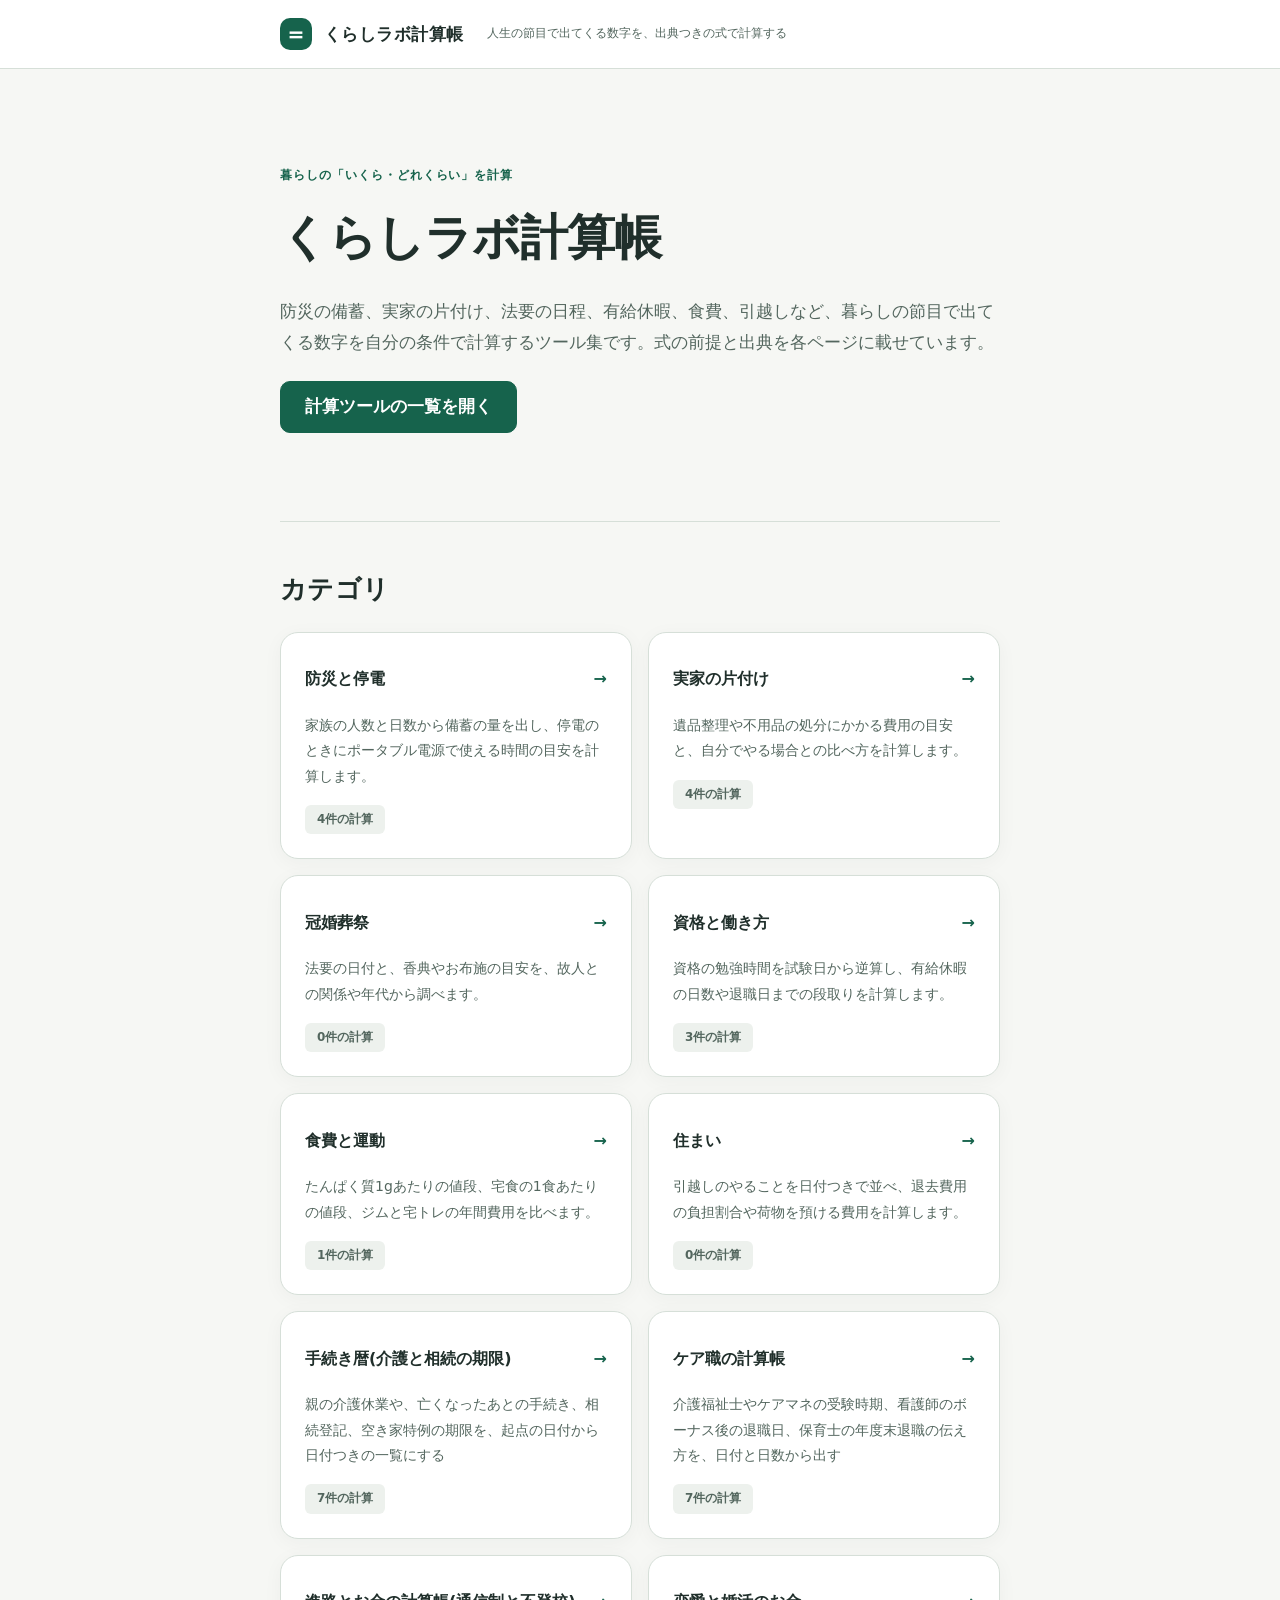
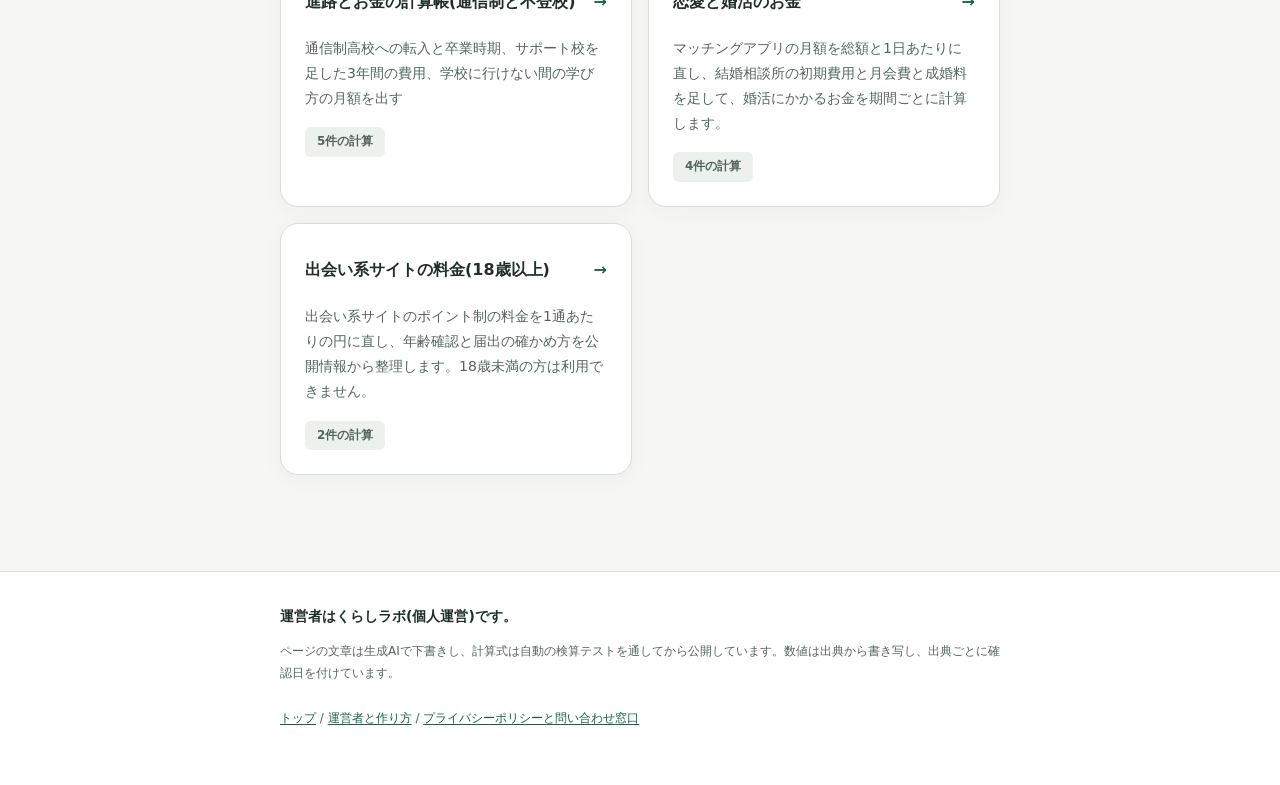
==== index.html @ 1ce8fc09 "Update static site: +0 ~2 -0 (manifest-owned paths)" ====
<!doctype html>
<html lang="ja">
<head>
<meta charset="utf-8">
<meta name="viewport" content="width=device-width, initial-scale=1">
<title>くらしラボ計算帳 | 人生の節目で出てくる数字を、出典つきの式で計算する</title>
<meta name="description" content="防災の備蓄、実家の片付け、法要の日程、有給休暇、食費、引越しなど、暮らしの節目で出てくる数字を自分の条件で計算するツール集です。式の前提と出典を各ページに載せています。">
<link rel="canonical" href="https://kurashi-labo.github.io/">
<meta property="og:type" content="website">
<meta property="og:title" content="くらしラボ計算帳 | 人生の節目で出てくる数字を、出典つきの式で計算する">
<meta property="og:description" content="防災の備蓄、実家の片付け、法要の日程、有給休暇、食費、引越しなど、暮らしの節目で出てくる数字を自分の条件で計算するツール集です。式の前提と出典を各ページに載せています。">
<meta property="og:url" content="https://kurashi-labo.github.io/">
<meta property="og:site_name" content="くらしラボ計算帳">
<meta property="og:locale" content="ja_JP">
<link rel="stylesheet" href="css/site.css">
<script type="application/ld+json">{
 "@context": "https://schema.org",
 "@graph": [
  {
   "@type": "WebPage",
   "@id": "https://kurashi-labo.github.io/#webpage",
   "url": "https://kurashi-labo.github.io/",
   "name": "くらしラボ計算帳",
   "description": "防災の備蓄、実家の片付け、法要の日程、有給休暇、食費、引越しなど、暮らしの節目で出てくる数字を自分の条件で計算するツール集です。式の前提と出典を各ページに載せています。",
   "inLanguage": "ja",
   "publisher": {
    "@type": "Organization",
    "name": "くらしラボ",
    "url": "https://kurashi-labo.github.io/"
   }
  }
 ]
}</script>
<script>
/* KL_UI: 全ページ共通。ui_js は計算結果を得たあと KL_UI.applyWhen(result) を呼ぶ */
(function () {
  "use strict";
  var DAY_MS = 24 * 60 * 60 * 1000;
  function each(sel, fn) { Array.prototype.forEach.call(document.querySelectorAll(sel), fn); }
  function field(obj, path) {
    var cur = obj;
    String(path).split(".").forEach(function (k) { cur = (cur === null || cur === undefined) ? undefined : cur[k]; });
    return cur;
  }
  function parse(v) { try { return JSON.parse(v); } catch (e) { return v; } }
  function match(actual, op, expected) {
    if (actual === undefined || actual === null || actual === "") { return false; }
    if (op === ">=" || op === "<=") {
      var a = Number(actual), b = Number(expected);
      if (!isFinite(a) || !isFinite(b)) { return false; }
      return op === ">=" ? a >= b : a <= b;
    }
    if (op === "==") { return String(actual) === String(expected); }
    if (op === "in") {
      return Array.isArray(expected) && expected.some(function (v) { return String(v) === String(actual); });
    }
    return false;
  }
  function refreshBlocks() {
    each("[data-kl-cta-block]", function (block) {
      block.hidden = !block.querySelector(".kl-cta:not([hidden])");
    });
  }
  function applyWhen(result) {
    each(".kl-cta[data-when-field]", function (el) {
      el.hidden = !(result && match(field(result, el.getAttribute("data-when-field")),
        el.getAttribute("data-when-op"), parse(el.getAttribute("data-when-value"))));
    });
    refreshBlocks();
  }
  function hideStalePrices() {
    /* 楽天の価格は取得から24時間を超えたら出さない(ビルドが止まった日の保険) */
    each("[data-kl-fetched]", function (el) {
      var t = Date.parse(el.getAttribute("data-kl-fetched"));
      if (!isFinite(t) || Date.now() - t > DAY_MS) { el.textContent = "更新待ち"; el.classList.add("kl-stale"); }
    });
  }
  window.KL_UI = { applyWhen: applyWhen, match: match, refresh: refreshBlocks };
  document.addEventListener("DOMContentLoaded", function () { hideStalePrices(); refreshBlocks(); });
})();
</script>
<script>
/* kl_date.js: くらしラボ計算帳の日付部品。グローバル KL_DATE(ブラウザは window、calc_test.js の vm は context)。
   日付は Date か "YYYY-MM-DD" で受け取り、その端末の0時の Date で返す(文字列にするときは fmt)。
   内部は 1970-01-01 からの通し日数で数えるので、タイムゾーンと夏時間の影響を受けない。
   条文: 民法140条〜143条、国税通則法10条2項と同法施行令2条2項、祝日法(国民の祝日に関する法律)2条・3条。 */
(function (root) {
  "use strict";
  var DAY_MS = 86400000;
  var WEEKDAY_JA = ["日", "月", "火", "水", "木", "金", "土"];
  var HOLIDAY_REF = /holiday|shukujitsu|syukujitsu/i;
  var UNITS = ["days", "weeks", "months", "years"];
  var hasOwn = Object.prototype.hasOwnProperty;

  function pad(n) { return (n < 10 ? "0" : "") + n; }
  function serialOf(y, m, d) { return Math.round(Date.UTC(y, m - 1, d) / DAY_MS); }
  function partsOf(s) {
    var t = new Date(s * DAY_MS);
    return { y: t.getUTCFullYear(), m: t.getUTCMonth() + 1, d: t.getUTCDate() };
  }
  function iso(y, m, d) { return y + "-" + pad(m) + "-" + pad(d); }
  function isoOf(s) { var p = partsOf(s); return iso(p.y, p.m, p.d); }
  function compact(s) { return isoOf(s).replace(/-/g, ""); }
  function dow(s) { return ((s + 4) % 7 + 7) % 7; } // 1970-01-01 は木曜
  function daysInMonth(y, m) { return new Date(Date.UTC(y, m, 0)).getUTCDate(); }
  function isDate(v) { return Object.prototype.toString.call(v) === "[object Date]"; }

  // Date(0時ちょうどなら端末の日付、UTC の0時ちょうどなら UTC の日付)、"YYYY-MM-DD"、"YYYY/M/D"、"YYYY年M月D日"、
  // taxDeadline などの結果({date})を通し日数にする。読めなければ NaN
  function toSerial(v) {
    if (v === null || v === undefined || v === "") { return NaN; }
    if (isDate(v)) {
      if (isNaN(v.getTime())) { return NaN; }
      if (v.getHours() === 0 && v.getMinutes() === 0 && v.getSeconds() === 0 && v.getMilliseconds() === 0) {
        return serialOf(v.getFullYear(), v.getMonth() + 1, v.getDate());
      }
      if (v.getUTCHours() === 0 && v.getUTCMinutes() === 0 && v.getUTCSeconds() === 0 && v.getUTCMilliseconds() === 0) {
        return serialOf(v.getUTCFullYear(), v.getUTCMonth() + 1, v.getUTCDate());
      }
      return serialOf(v.getFullYear(), v.getMonth() + 1, v.getDate());
    }
    if (typeof v === "object") { return v.date !== undefined && v.date !== v ? toSerial(v.date) : NaN; }
    var m = /^\s*(\d{4})\s*[-\/.年]\s*(\d{1,2})\s*[-\/.月]\s*(\d{1,2})\s*日?\s*(?:$|T)/.exec(String(v));
    if (!m) { return NaN; }
    var y = Number(m[1]), mo = Number(m[2]), d = Number(m[3]);
    if (y < 1000 || mo < 1 || mo > 12 || d < 1 || d > daysInMonth(y, mo)) { return NaN; }
    return serialOf(y, mo, d);
  }
  function need(v, fn) {
    var s = toSerial(v);
    if (isNaN(s)) { throw new Error("KL_DATE." + fn + ": 日付を読めません(" + String(v) + ")"); }
    return s;
  }
  function int(n, fn, what) {
    var x = Number(n);
    if (n === null || n === "" || !isFinite(x) || Math.floor(x) !== x) {
      throw new Error("KL_DATE." + fn + ": " + what + "は整数で指定してください(" + String(n) + ")");
    }
    return x;
  }
  function toDate(s) {
    var p = partsOf(s);
    var t = new Date(2000, 0, 1);
    t.setFullYear(p.y, p.m - 1, p.d);
    t.setHours(0, 0, 0, 0);
    return t;
  }
  function shiftMonths(s, n) {
    var p = partsOf(s);
    var idx = p.y * 12 + (p.m - 1) + n;
    var y = Math.floor(idx / 12), m = idx - y * 12 + 1;
    return { y: y, m: m, d: p.d, last: daysInMonth(y, m) };
  }

  function parse(v) { var s = toSerial(v); return isNaN(s) ? null : toDate(s); }
  function fmt(v) { var s = toSerial(v); return isNaN(s) ? "" : isoOf(s); }
  function weekdayJa(v) { return WEEKDAY_JA[dow(need(v, "weekdayJa"))]; }
  function addDays(date, n) { return toDate(need(date, "addDays") + int(n, "addDays", "日数")); }
  // 月の足し引き。応当日が無い月は月末にする(民法143条2項ただし書と同じ考え方。1月31日の1か月後は2月末日)
  function addMonths(date, n) {
    var t = shiftMonths(need(date, "addMonths"), int(n, "addMonths", "月数"));
    return toDate(serialOf(t.y, t.m, Math.min(t.d, t.last)));
  }
  function addYears(date, n) { return addMonths(date, 12 * int(n, "addYears", "年数")); }
  function endOfMonth(date) {
    var p = partsOf(need(date, "endOfMonth"));
    return toDate(serialOf(p.y, p.m, daysInMonth(p.y, p.m)));
  }
  function diffDays(from, to) { return need(to, "diffDays") - need(from, "diffDays"); }

  // 期間の末日。spec は {days:n} {weeks:n} {months:n} {years:n} のどれか1つ
  function periodEnd(start, spec, opts) {
    var s = need(start, "periodEnd"), found = [];
    for (var i = 0; i < UNITS.length; i++) {
      if (spec && spec[UNITS[i]] !== undefined && spec[UNITS[i]] !== null) { found.push(UNITS[i]); }
    }
    if (found.length !== 1) {
      throw new Error("KL_DATE.periodEnd: 期間は days、weeks、months、years のどれか1つで指定してください");
    }
    var unit = found[0], n = int(spec[unit], "periodEnd", unit);
    if (n < 1) { throw new Error("KL_DATE.periodEnd: " + unit + "は1以上にしてください"); }
    // 民法140条: 初日は算入しない(起算日は翌日)。午前0時から始まる期間だけ initialDayCounted:true で初日を数える
    var first = s + (opts && opts.initialDayCounted === true ? 0 : 1);
    // 民法141条: 期間は末日の終了をもって満了する。返すのはその末日
    if (unit === "days") { return toDate(first + n - 1); }
    // 民法143条: 週・月・年は暦に従い、最後の週・月・年で起算日に応当する日の前日に満了する(2項本文)
    if (unit === "weeks") { return toDate(first + 7 * n - 1); }
    var t = shiftMonths(first, unit === "years" ? 12 * n : n);
    // 143条2項ただし書: 最後の月に応当する日が無いときは、その月の末日に満了する
    if (t.d > t.last) { return toDate(serialOf(t.y, t.m, t.last)); }
    return toDate(serialOf(t.y, t.m, t.d) - 1);
  }

  // ---- 祝日(祝日法)
  // 春分・秋分の日は前年2月の官報で決まる。ここでは広く使われている近似式で出す(1980〜2150年)
  function equinoxDay(year, spring) {
    var base;
    if (year >= 1980 && year <= 2099) { base = spring ? 20.8431 : 23.2488; }
    else if (year >= 2100 && year <= 2150) { base = spring ? 21.8510 : 24.2488; }
    else { return 0; }
    return Math.floor(base + 0.242194 * (year - 1980) - Math.floor((year - 1980) / 4));
  }
  function nthMonday(y, m, n) { return 1 + ((8 - dow(serialOf(y, m, 1))) % 7) + 7 * (n - 1); }

  var ruleCache = {};
  function ruleHolidays(year) {
    if (ruleCache[year]) { return ruleCache[year]; }
    var sai = {}, map = {}, k, s, t;
    function put(m, d, name) { if (d) { sai[iso(year, m, d)] = name; } }
    // 祝日法2条
    put(1, 1, "元日");
    put(1, nthMonday(year, 1, 2), "成人の日");
    put(2, 11, "建国記念の日");
    if (year >= 2020) { put(2, 23, "天皇誕生日"); }
    put(3, equinoxDay(year, true), "春分の日");
    put(4, 29, "昭和の日");
    put(5, 3, "憲法記念日");
    put(5, 4, "みどりの日");
    put(5, 5, "こどもの日");
    if (year === 2020) { put(7, 23, "海の日"); put(7, 24, "スポーツの日"); put(8, 10, "山の日"); }
    else if (year === 2021) { put(7, 22, "海の日"); put(7, 23, "スポーツの日"); put(8, 8, "山の日"); }
    else { put(7, nthMonday(year, 7, 3), "海の日"); put(8, 11, "山の日"); put(10, nthMonday(year, 10, 2), "スポーツの日"); }
    put(9, nthMonday(year, 9, 3), "敬老の日");
    put(9, equinoxDay(year, false), "秋分の日");
    put(11, 3, "文化の日");
    put(11, 23, "勤労感謝の日");
    for (k in sai) { if (hasOwn.call(sai, k)) { map[k] = sai[k]; } }
    for (k in sai) {
      if (!hasOwn.call(sai, k)) { continue; }
      s = toSerial(k);
      // 3条2項(振替休日): 祝日が日曜日に当たるときは、その日後で最も近い祝日でない日を休日とする
      if (dow(s) === 0) {
        t = s + 1;
        while (hasOwn.call(sai, isoOf(t))) { t += 1; }
        map[isoOf(t)] = "振替休日";
      }
      // 3条3項(国民の休日): 前日と翌日が祝日である日(祝日でない日に限る)は休日とする
      if (hasOwn.call(sai, isoOf(s + 2)) && !hasOwn.call(sai, isoOf(s + 1)) && !hasOwn.call(map, isoOf(s + 1))) {
        map[isoOf(s + 1)] = "国民の休日";
      }
    }
    var note = year < 2020 ? "2019年以前は祝日の決まりが今と違うため、参考の値です"
      : (equinoxDay(year, true) ? "内閣府の祝日データに無い年のため、祝日法の決まりと春分・秋分の近似式で出しました"
        : "春分と秋分の日を近似式で出せない年です(1980〜2150年のみ)");
    ruleCache[year] = { map: map, note: note };
    return ruleCache[year];
  }

  // refdata のうち、名前か出典URLに holiday / shukujitsu を含むものを祝日データとして読む。
  // 形は {"rows": [{"date": "YYYY-MM-DD", "name": "…"}]}(taishoku-gyakusan__holidays_jp と shikaku-gyakusan__shukujitsu)
  var refCache = { src: undefined, idx: null };
  function holidayRows(source) {
    if (Array.isArray(source)) { return source; }
    var out = [];
    if (source && typeof source === "object") {
      for (var k in source) {
        if (!hasOwn.call(source, k) || !Array.isArray(source[k])) { continue; }
        var first = source[k][0];
        if (HOLIDAY_REF.test(k) || (first && typeof first === "object" && HOLIDAY_REF.test(String(first.source_url || "")))) {
          out = out.concat(source[k]);
        }
      }
    }
    return out;
  }
  function refIndex(source) {
    if (source === undefined || source === null) { source = root.KL_REFDATA; }
    if (refCache.idx && refCache.src === source) { return refCache.idx; }
    var rows = holidayRows(source), map = {}, years = {}, i, k;
    for (i = 0; i < rows.length; i++) {
      var r = rows[i], s = toSerial(typeof r === "string" ? r : (r && r.date));
      if (isNaN(s)) { continue; }
      k = isoOf(s);
      map[k] = (r && typeof r === "object" && r.name) || map[k] || "祝日";
    }
    // 元日と勤労感謝の日の両方がある年を「その年の祝日がすべて載っている」とみなす
    for (k in map) {
      if (hasOwn.call(map, k) && map[k.slice(0, 4) + "-01-01"] && map[k.slice(0, 4) + "-11-23"]) { years[k.slice(0, 4)] = true; }
    }
    refCache = { src: source, idx: { map: map, years: years } };
    return refCache.idx;
  }

  function holidaysFor(year, source) {
    var y = int(year, "holidaysFor", "年"), idx = refIndex(source), prefix = String(y) + "-";
    var fromRef = hasOwn.call(idx.years, String(y)), rule = fromRef ? null : ruleHolidays(y);
    var src = fromRef ? idx.map : rule.map, map = {}, list = [], keys = [], k, i;
    for (k in src) { if (hasOwn.call(src, k) && k.indexOf(prefix) === 0) { keys.push(k); } }
    keys.sort();
    for (i = 0; i < keys.length; i++) { map[keys[i]] = src[keys[i]]; list.push({ date: keys[i], name: src[keys[i]] }); }
    var out = { year: y, estimated: !fromRef, source: fromRef ? "refdata" : "rule", holidays: list, map: map };
    if (rule) { out.note = rule.note; }
    return out;
  }

  // holidays の渡し方: 省略(KL_REFDATA の祝日、無い年は祝日法で計算)/ refdata オブジェクト / 日付か {date,name} の配列 /
  // {"YYYY-MM-DD": 名前} / holidaysFor の結果。配列と {"日付": 名前} は「それが祝日のすべて」として扱う
  function lookup(holidays) {
    var fixed = null, source, perYear = {}, estimated = false;
    if (Array.isArray(holidays)) {
      fixed = {};
      for (var i = 0; i < holidays.length; i++) {
        var r = holidays[i], s = toSerial(typeof r === "string" ? r : (r && r.date));
        if (!isNaN(s)) { fixed[isoOf(s)] = (r && typeof r === "object" && r.name) || "休日"; }
      }
    } else if (holidays && typeof holidays === "object") {
      if (holidays.map && typeof holidays.map === "object" && holidays.year !== undefined) { fixed = holidays.map; }
      else {
        for (var key in holidays) {
          if (hasOwn.call(holidays, key)) { fixed = /^\d{4}-\d{2}-\d{2}$/.test(key) ? holidays : null; break; }
        }
        if (!fixed) { source = holidays; }
      }
    }
    return {
      name: function (s) {
        var k = isoOf(s);
        if (fixed) { return hasOwn.call(fixed, k) ? String(fixed[k] === true ? "休日" : fixed[k]) : ""; }
        var y = k.slice(0, 4);
        if (!perYear[y]) {
          perYear[y] = holidaysFor(Number(y), source);
          if (perYear[y].estimated) { estimated = true; }
        }
        return hasOwn.call(perYear[y].map, k) ? perYear[y].map[k] : "";
      },
      estimated: function () { return estimated; }
    };
  }
  function yearEnd(s) { var p = partsOf(s); return (p.m === 12 && p.d >= 29) || (p.m === 1 && p.d <= 3); }
  function closedReason(s, look, withYearEnd) {
    var name = look.name(s), w = dow(s);
    if (name) { return name; }
    if (w === 0) { return "日曜日"; }
    if (w === 6) { return "土曜日"; }
    if (withYearEnd && yearEnd(s)) { return "年末年始"; }
    return "";
  }

  function holidayName(date, holidays) { return lookup(holidays).name(need(date, "holidayName")); }
  // 土日と祝日(振替休日・国民の休日を含む)なら true
  function isHoliday(date, holidays) { return !!closedReason(need(date, "isHoliday"), lookup(holidays), false); }
  function businessDay(date, opts, fn, step) {
    opts = opts || {};
    var s = need(date, fn), look = lookup(opts.holidays);
    if (opts.strict === true) { s += step; }
    for (var i = 0; i < 400; i++, s += step) {
      if (!closedReason(s, look, opts.yearEnd === true)) { return toDate(s); }
    }
    throw new Error("KL_DATE." + fn + ": 400日以内に営業日がありません");
  }
  // その日が営業日ならその日、休みなら次(前)の営業日。{strict:true} で必ず翌日以降(前日以前)にする。
  // {yearEnd:true} で12月29日〜1月3日も休みとして数える
  function nextBusinessDay(date, opts) { return businessDay(date, opts, "nextBusinessDay", 1); }
  function prevBusinessDay(date, opts) { return businessDay(date, opts, "prevBusinessDay", -1); }

  function shiftDeadline(date, opts, fn, basis) {
    opts = opts || {};
    var s0 = need(date, fn), s = s0, look = lookup(opts.holidays), skipped = [], why;
    for (var i = 0; i < 400; i++) {
      why = closedReason(s, look, true);
      if (!why) { break; }
      skipped.push({ date: isoOf(s), why: why });
      s += 1;
    }
    return { date: toDate(s), ymd: isoOf(s), original: isoOf(s0), shifted: s !== s0, skipped: skipped,
      estimated: look.estimated(), unconfirmed: false, basis: basis };
  }
  // 国税通則法10条2項: 期限が日曜日・祝日法の休日・その他一般の休日・政令で定める日に当たるときは、翌日を期限とみなす。
  // 政令で定める日は土曜日と12月29日〜31日(施行令2条2項)。1月2日と3日は一般の休日として数える
  function taxDeadline(date, opts) { return shiftDeadline(date, opts, "taxDeadline", "国税通則法10条2項"); }
  // 民法142条: 期間の末日が日曜日・祝日法の休日その他の休日に当たるときは、その日に取引をしない慣習がある場合に限り翌日に満了する。
  // 慣習の有無はここでは確かめられないので、繰り下げたときは unconfirmed:true を返す(土曜日と12月29日〜1月3日も休みとして数える)。
  // 裁判所への申述など民事訴訟法95条3項(家事事件は家事事件手続法34条4項で準用)が使える手続は {basis:"minso"}。慣習の条件が無い
  function courtDeadline(date, opts) {
    var minso = !!(opts && opts.basis === "minso");
    var r = shiftDeadline(date, opts, "courtDeadline", minso ? "民事訴訟法95条3項" : "民法142条");
    r.unconfirmed = !minso && r.shifted;
    return r;
  }

  // ---- カレンダー(RFC 5545)
  function icsText(v) {
    return String(v === undefined || v === null ? "" : v).replace(/\\/g, "\\\\").replace(/;/g, "\\;")
      .replace(/,/g, "\\,").replace(/\r\n|\r|\n/g, "\\n");
  }
  // 1行75オクテット(UTF-8)を超えたら CRLF+空白で折り返す。文字の途中では切らない
  function fold(line) {
    var out = [], cur = "", bytes = 0, i = 0;
    while (i < line.length) {
      var c = line.charCodeAt(i), ch = line.charAt(i), n;
      if (c >= 0xd800 && c <= 0xdbff && i + 1 < line.length) { ch = line.substr(i, 2); n = 4; }
      else { n = c < 0x80 ? 1 : (c < 0x800 ? 2 : 3); }
      if (bytes + n > 75) { out.push(cur); cur = " "; bytes = 1; }
      cur += ch;
      bytes += n;
      i += ch.length;
    }
    out.push(cur);
    return out.join("\r\n");
  }
  function hash(str) {
    var h = 0x811c9dc5;
    for (var i = 0; i < str.length; i++) { h ^= str.charCodeAt(i); h = Math.imul ? Math.imul(h, 0x01000193) : (h * 0x01000193) | 0; }
    return ("0000000" + (h >>> 0).toString(16)).slice(-8);
  }
  function stamp(now) {
    var t = isDate(now) ? now.getTime() : (typeof now === "string" ? Date.parse(now) : (typeof now === "number" ? now : Date.now()));
    if (!isFinite(t)) { throw new Error("KL_DATE.toICS: now を読めません(" + String(now) + ")"); }
    var d = new Date(t);
    return d.getUTCFullYear() + pad(d.getUTCMonth() + 1) + pad(d.getUTCDate()) + "T" +
      pad(d.getUTCHours()) + pad(d.getUTCMinutes()) + pad(d.getUTCSeconds()) + "Z";
  }
  // events: [{title, date, description}]。終日の予定(DTSTART;VALUE=DATE、DTEND は翌日)。opts.now で DTSTAMP を固定できる
  function toICS(events, calName, opts) {
    opts = opts || {};
    var dtstamp = stamp(opts.now), name = calName ? String(calName) : "くらしラボ計算帳";
    var lines = ["BEGIN:VCALENDAR", "VERSION:2.0", "PRODID:-//kurashi-labo//keisan//JA", "CALSCALE:GREGORIAN",
      "METHOD:PUBLISH", "X-WR-CALNAME:" + icsText(name)];
    var list = Array.isArray(events) ? events : [];
    for (var i = 0; i < list.length; i++) {
      var ev = list[i] || {}, s = need(ev.date, "toICS"), title = String(ev.title || "予定"), day = compact(s);
      lines.push("BEGIN:VEVENT",
        "UID:" + day + "-" + (i + 1) + "-" + hash(name + "\n" + title + "\n" + day + "\n" + i) + "@kurashi-labo.github.io",
        "DTSTAMP:" + dtstamp, "DTSTART;VALUE=DATE:" + day, "DTEND;VALUE=DATE:" + compact(s + 1),
        "SUMMARY:" + icsText(title));
      if (ev.description) { lines.push("DESCRIPTION:" + icsText(ev.description)); }
      lines.push("TRANSP:TRANSPARENT", "END:VEVENT");
    }
    lines.push("END:VCALENDAR");
    var out = [];
    for (var j = 0; j < lines.length; j++) { out.push(fold(lines[j])); }
    return out.join("\r\n") + "\r\n";
  }
  function icsDataUrl(ics) { return "data:text/calendar;charset=utf-8," + encodeURIComponent(ics); }

  var api = {
    version: "1", parse: parse, fmt: fmt, weekdayJa: weekdayJa, addDays: addDays, addMonths: addMonths,
    addYears: addYears, endOfMonth: endOfMonth, diffDays: diffDays, periodEnd: periodEnd,
    holidaysFor: holidaysFor, holidayName: holidayName, isHoliday: isHoliday,
    nextBusinessDay: nextBusinessDay, prevBusinessDay: prevBusinessDay,
    taxDeadline: taxDeadline, courtDeadline: courtDeadline, toICS: toICS, icsDataUrl: icsDataUrl
  };
  root.KL_DATE = api;
  if (typeof module === "object" && module && module.exports) { module.exports = api; }
})(typeof globalThis !== "undefined" ? globalThis : this);
</script>
<script type="application/json" id="kl-category-counts">{"bosai": 4, "jikka": 4, "kankon": 0, "shigoto": 3, "shoku": 1, "sumai": 0, "tetsuzuki": 7, "care": 7, "shinro": 5, "koikatsu": 4, "deai": 2}</script>
<script>
/* Presentation only: preserve calculator inputs, outputs, links and live regions. */
(function () {
  "use strict";

  function each(root, selector, fn) {
    Array.prototype.forEach.call(root.querySelectorAll(selector), fn);
  }

  function markNumbers(root) {
    var walker = document.createTreeWalker(root, NodeFilter.SHOW_TEXT);
    var nodes = [], node;
    while ((node = walker.nextNode())) {
      if (!node.parentElement.closest("a, button, script, style, time, .kl-number") && /[0-9０-９]/.test(node.data)) {
        nodes.push(node);
      }
    }
    nodes.forEach(function (text) {
      var pattern = /[0-9０-９]+(?:[,，.．][0-9０-９]+)*/g;
      var fragment = document.createDocumentFragment(), start = 0, match;
      while ((match = pattern.exec(text.data))) {
        fragment.appendChild(document.createTextNode(text.data.slice(start, match.index)));
        var span = document.createElement("span");
        span.className = "kl-number";
        span.textContent = match[0];
        fragment.appendChild(span);
        start = pattern.lastIndex;
      }
      fragment.appendChild(document.createTextNode(text.data.slice(start)));
      text.replaceWith(fragment);
    });
  }

  function tables(root) {
    each(root, "table", function (table) {
      var wrap = table.parentElement;
      if (!wrap.classList.contains("table-wrap")) {
        wrap = document.createElement("div");
        wrap.className = "table-wrap";
        table.before(wrap);
        wrap.appendChild(table);
      }
      wrap.tabIndex = 0;
      wrap.setAttribute("role", "region");
      wrap.setAttribute("aria-label", (table.caption ? table.caption.textContent : "計算の表") + "（横にスクロールできます）");
      each(table, "td", function (cell) {
        var value = cell.textContent.trim();
        if (/^[約およそ税込\s]*[¥￥+−-]?[0-9０-９]/.test(value) && !cell.querySelector("a, button, input")) {
          cell.classList.add("num");
        }
      });
    });
  }

  function countBadge(parent, count) {
    var badge = document.createElement("span");
    badge.className = "page-count";
    badge.textContent = count + "件の計算";
    parent.appendChild(badge);
  }

  document.addEventListener("DOMContentLoaded", function () {
    each(document, ".answer-box", markNumbers);
    tables(document);

    // Native disclosure controls; without JavaScript the original FAQ stays readable.
    each(document, ".faq > dl", function (list) {
      var fragment = document.createDocumentFragment();
      Array.prototype.forEach.call(list.children, function (question) {
        if (question.tagName !== "DT") { return; }
        var answer = question.nextElementSibling;
        if (!answer || answer.tagName !== "DD") { return; }
        var details = document.createElement("details");
        var summary = document.createElement("summary");
        var body = document.createElement("div");
        body.className = "faq-answer";
        while (question.firstChild) { summary.appendChild(question.firstChild); }
        while (answer.firstChild) { body.appendChild(answer.firstChild); }
        details.appendChild(summary);
        details.appendChild(body);
        fragment.appendChild(details);
      });
      list.replaceWith(fragment);
    });

    each(document, ".category-grid > .cat-block", function (card) {
      var list = card.querySelector(".page-list");
      if (!list) { return; }
      var count = list.querySelectorAll("li:not(.empty)").length;
      countBadge(card, count);
      if (!count) { return; }
      var details = document.createElement("details");
      var summary = document.createElement("summary");
      summary.textContent = "計算ツールを見る";
      details.className = "category-tools";
      details.appendChild(summary);
      card.appendChild(details);
      details.appendChild(list);
    });

    each(document, ".category", function (category) {
      countBadge(category.querySelector(".collection-heading"), category.querySelectorAll(".page-list > li:not(.empty)").length);
    });
    var countsElement = document.getElementById("kl-category-counts");
    var counts = countsElement ? JSON.parse(countsElement.textContent) : {};
    each(document, ".category-entry-list > li", function (card) {
      var link = card.querySelector("a");
      var parts = link ? link.getAttribute("href").split("/").filter(Boolean) : [];
      var key = parts[parts.length - 1];
      if (Object.prototype.hasOwnProperty.call(counts, key)) { countBadge(card, counts[key]); }
    });

    // Observe only the existing result node; never replace it or change aria-live.
    each(document, ".tool #kl-result, .tool #result, .tool .result", function (result) {
      function decorate() {
        observer.disconnect();
        each(result, ":scope > p:first-child, .kl-answer, .kl-summary", markNumbers);
        tables(result);
        observer.observe(result, { childList: true, subtree: true, characterData: true });
      }
      var observer = new MutationObserver(decorate);
      decorate();
    });
  });
})();

</script>
</head>
<body>
<a class="skip-link" href="#main">本文へ進む</a>
<header class="site-header"><div class="wrap"><a class="site-name" href="./"><span class="site-mark" aria-hidden="true">＝</span>くらしラボ計算帳</a><span class="site-tagline">人生の節目で出てくる数字を、出典つきの式で計算する</span></div></header>
<main class="wrap" id="main" tabindex="-1">
<section class="hero">
<p class="eyebrow">暮らしの「いくら・どれくらい」を計算</p>
<h1>くらしラボ計算帳</h1>
<p>防災の備蓄、実家の片付け、法要の日程、有給休暇、食費、引越しなど、暮らしの節目で出てくる数字を自分の条件で計算するツール集です。式の前提と出典を各ページに載せています。</p>
<p><a class="kl-button" href="keisan/">計算ツールの一覧を開く</a></p>
</section>
<section class="cat-block">
<h2>カテゴリ</h2>
<ul class="page-list category-entry-list">
<li><a href="keisan/bosai/">防災と停電</a><p>家族の人数と日数から備蓄の量を出し、停電のときにポータブル電源で使える時間の目安を計算します。</p></li>
<li><a href="keisan/jikka/">実家の片付け</a><p>遺品整理や不用品の処分にかかる費用の目安と、自分でやる場合との比べ方を計算します。</p></li>
<li><a href="keisan/kankon/">冠婚葬祭</a><p>法要の日付と、香典やお布施の目安を、故人との関係や年代から調べます。</p></li>
<li><a href="keisan/shigoto/">資格と働き方</a><p>資格の勉強時間を試験日から逆算し、有給休暇の日数や退職日までの段取りを計算します。</p></li>
<li><a href="keisan/shoku/">食費と運動</a><p>たんぱく質1gあたりの値段、宅食の1食あたりの値段、ジムと宅トレの年間費用を比べます。</p></li>
<li><a href="keisan/sumai/">住まい</a><p>引越しのやることを日付つきで並べ、退去費用の負担割合や荷物を預ける費用を計算します。</p></li>
<li><a href="keisan/tetsuzuki/">手続き暦(介護と相続の期限)</a><p>親の介護休業や、亡くなったあとの手続き、相続登記、空き家特例の期限を、起点の日付から日付つきの一覧にする</p></li>
<li><a href="keisan/care/">ケア職の計算帳</a><p>介護福祉士やケアマネの受験時期、看護師のボーナス後の退職日、保育士の年度末退職の伝え方を、日付と日数から出す</p></li>
<li><a href="keisan/shinro/">進路とお金の計算帳(通信制と不登校)</a><p>通信制高校への転入と卒業時期、サポート校を足した3年間の費用、学校に行けない間の学び方の月額を出す</p></li>
<li><a href="keisan/koikatsu/">恋愛と婚活のお金</a><p>マッチングアプリの月額を総額と1日あたりに直し、結婚相談所の初期費用と月会費と成婚料を足して、婚活にかかるお金を期間ごとに計算します。</p></li>
<li><a href="keisan/deai/">出会い系サイトの料金(18歳以上)</a><p>出会い系サイトのポイント制の料金を1通あたりの円に直し、年齢確認と届出の確かめ方を公開情報から整理します。18歳未満の方は利用できません。</p></li>
</ul>
</section>

</main>
<footer class="site-footer"><div class="wrap">
<p class="operator">運営者はくらしラボ(個人運営)です。</p>
<p>ページの文章は生成AIで下書きし、計算式は自動の検算テストを通してから公開しています。数値は出典から書き写し、出典ごとに確認日を付けています。</p>
<p><a href="./">トップ</a> / <a href="keisan/about/">運営者と作り方</a> / <a href="privacy.html">プライバシーポリシーと問い合わせ窓口</a></p>
</div></footer>
</body>
</html>
---- css/site.css ----
/* Local system fonts. No external assets. */
:root {
  color-scheme:light;
  --bg:#f6f7f4; --card:#fff; --ink:#202f2b; --sub:#53665e; --line:#d6dfd8; --control:#778a80;
  --brand:#16634c; --brand-ink:#fff; --tint:#e8f2eb; --chip:#edf1ed; --stripe:#f5f8f5;
  --affiliate:#76511e; --affiliate-bg:#faf2e3; --rakuten:#963a37; --rakuten-bg:#fff1ee;
  --warn:#963a37; --focus:#075cce; --shadow:0 4px 20px rgb(24 52 39 / 4%);
  --s1:.25rem; --s2:.5rem; --s3:.75rem; --s4:1rem; --s5:1.5rem; --s6:2rem; --s7:3rem; --s8:4rem;
  --radius:18px;
}
@media (prefers-color-scheme:dark) {
  :root {
    color-scheme:dark;
    --bg:#111b17; --card:#1a2821; --ink:#edf3ee; --sub:#b1c3b7; --line:#3a4d40; --control:#809888;
    --brand:#96dbb7; --brand-ink:#132c20; --tint:#223d2e; --chip:#29392e; --stripe:#203127;
    --affiliate:#ebc38a; --affiliate-bg:#392e1d; --rakuten:#ffb5a9; --rakuten-bg:#3c2927;
    --warn:#ffb5a9; --focus:#9cc9ff; --shadow:none;
  }
}
*{box-sizing:border-box}
html{-webkit-text-size-adjust:100%;scroll-padding-top:var(--s5)}
body{margin:0;background:var(--bg);color:var(--ink);font:16px/1.8 system-ui,-apple-system,BlinkMacSystemFont,"Segoe UI","Yu Gothic UI",Meiryo,sans-serif;overflow-wrap:anywhere}
[hidden]{display:none!important}
a{color:var(--brand);text-underline-offset:.2em;text-decoration-thickness:1px}
a:hover{text-decoration-thickness:2px}
:focus-visible{outline:3px solid var(--focus);outline-offset:4px}
button,input,select,textarea{font:inherit}
button,summary,a,input,select,textarea{touch-action:manipulation}
img,video,svg{max-width:100%;height:auto}
.wrap{width:min(100% - 32px,720px);margin-inline:auto}
main.wrap{padding-block:var(--s5) var(--s8)}
.skip-link{position:absolute;top:var(--s2);left:var(--s4);z-index:10;transform:translateY(-180%);padding:var(--s3) var(--s4);background:var(--card);border:2px solid var(--brand);border-radius:var(--s2)}
.skip-link:focus{transform:none}
.site-header{background:var(--card);border-bottom:1px solid var(--line)}
.site-header .wrap{display:flex;flex-wrap:wrap;align-items:center;gap:0 var(--s5);padding-block:var(--s3)}
.site-name{display:inline-flex;align-items:center;gap:var(--s3);min-height:44px;color:var(--ink);font-size:17px;font-weight:750;letter-spacing:.025em;text-decoration:none}
.site-mark{display:inline-grid;place-items:center;width:32px;height:32px;border-radius:10px;color:var(--brand-ink);background:var(--brand);font-size:23px;line-height:1}
.site-tagline{color:var(--sub);font-size:12px}
.crumbs{display:flex;flex-wrap:wrap;align-items:center;gap:0 var(--s2);margin-bottom:var(--s5);font-size:12px;color:var(--sub)}
.crumbs a{display:inline-flex;align-items:center;min-height:44px;color:var(--sub)}
.crumbs>span:last-child{flex-basis:100%}
h1,h2,h3{font-weight:750;letter-spacing:.015em;text-wrap:pretty}
h1{margin:0 0 var(--s5);font-size:clamp(1.75rem,5.6vw,2.5rem);line-height:1.45}
h2{margin:var(--s7) 0 var(--s5);font-size:clamp(1.3rem,4vw,1.6rem);line-height:1.5}
h3{margin:var(--s6) 0 var(--s3);font-size:1.125rem;line-height:1.6}
p{margin:0 0 var(--s5)}
ul,ol{padding-left:var(--s5)}
li+li{margin-top:var(--s2)}
section,.intro{min-width:0}
.page>section{margin-block:var(--s7)}
.page-heading{margin-bottom:var(--s5)}
.pr-notice{margin-bottom:var(--s3);padding:var(--s2) var(--s3);border-radius:var(--s2);color:var(--sub);background:var(--chip);font-size:12px}
.updated{color:var(--sub);font-size:13px;margin-bottom:0;font-variant-numeric:tabular-nums}
.answer-box{padding:var(--s5);margin-bottom:var(--s6);border:1px solid var(--line);border-radius:var(--radius);background:var(--tint)}
.answer-label{display:block;margin-bottom:var(--s3);color:var(--brand);font-size:13px;font-weight:750;letter-spacing:.08em}
.answer-box p:last-child{margin-bottom:0}
.kl-number{color:var(--brand);font-size:1.4em;font-weight:750;line-height:1.3;font-variant-numeric:tabular-nums}
.answer-box strong{color:var(--brand)}
.tool{background:var(--card);border:1px solid var(--line);border-top:4px solid var(--brand);border-radius:var(--radius);padding:var(--s5);box-shadow:var(--shadow)}
.tool h2{margin-top:0}
.tool form{display:grid;gap:var(--s5)}
.tool label{display:flex;flex-direction:column;gap:var(--s2);margin-bottom:var(--s2);font-size:15px;font-weight:650}
.tool input:not([type="checkbox"]):not([type="radio"]),.tool select,.tool textarea{display:block;min-width:0;width:100%;max-width:100%;min-height:48px;border:1px solid var(--control);border-radius:10px;padding:var(--s3);background:var(--card);color:var(--ink);font-size:16px;line-height:1.5}
.tool input[type="number"]{font-variant-numeric:tabular-nums}
.tool select{text-overflow:ellipsis}
.tool input[type="checkbox"],.tool input[type="radio"]{flex:0 0 auto;width:22px;height:22px;margin:0 var(--s2) 0 0;accent-color:var(--brand)}
.tool label:has(input[type="checkbox"]),.tool label:has(input[type="radio"]){flex-direction:row;align-items:center;min-height:44px}
.tool fieldset{min-width:0;margin:0;padding:var(--s4);border:1px solid var(--line);border-radius:10px}
.tool legend{padding-inline:var(--s2);font-weight:650}
.tool .kl-field+.kl-field,.tool .kl-field-row+.kl-field-row{margin-top:var(--s3)}
.tool form>.kl-field,.tool form>.kl-field-row{margin-top:0}
button,.kl-button{display:inline-flex;align-items:center;justify-content:center;gap:var(--s2);min-height:48px;padding:var(--s3) var(--s5);border:1px solid var(--brand);border-radius:10px;background:var(--brand);color:var(--brand-ink);font-weight:700;line-height:1.5;text-align:center;text-decoration:none;cursor:pointer}
button:hover,.kl-button:hover{box-shadow:inset 0 0 0 2px currentColor}
.tool noscript,.kl-error,.kl-warning{display:block;color:var(--warn)}
.tool-formula-link{margin:var(--s4) 0 0;font-size:13px}
.tool-formula-link a{display:inline-flex;align-items:center;min-height:44px}
.tool :is(#kl-result,#result,.result):empty{display:none}
.tool :is(#kl-result,#result,.result){padding:var(--s5);margin-top:var(--s6);border-radius:12px;background:var(--tint);border:1px solid var(--line)}
.tool :is(#kl-result,#result,.result)>:first-child{margin-top:0}
.tool :is(#kl-result,#result,.result)>:last-child{margin-bottom:0}
.tool :is(#kl-result,#result,.result) strong{color:var(--brand);font-size:clamp(1.4rem,5vw,1.9rem);line-height:1.5;font-variant-numeric:tabular-nums}
.tool :is(#kl-result,#result,.result) strong .kl-number{font-size:1em}
.tool :is(#kl-result,#result,.result) button{color:var(--brand);background:var(--card)}
.kl-advanced,.faq details{border:1px solid var(--line);border-radius:12px;background:var(--card)}
summary{min-height:48px;padding:var(--s3) var(--s4);font-size:15px;font-weight:650;cursor:pointer}
summary::marker{color:var(--brand)}
details[open]>summary{border-bottom:1px solid var(--line)}
.kl-advanced[open]{padding-bottom:var(--s4)}
.kl-advanced>:not(summary){margin-inline:var(--s4)}
.kl-advanced>summary+*{margin-top:var(--s4)}
.faq details+details{margin-top:var(--s3)}
.faq-answer{padding:var(--s4)}
.faq-answer>:last-child{margin-bottom:0}
.faq dt{font-weight:700}
.faq dd{margin:var(--s2) 0 var(--s5)}
.next-step{padding-top:var(--s2)}
.cta-order,.table-order{font-size:13px;color:var(--sub)}
.kl-cta{position:relative;margin-block:var(--s3);padding:var(--s5);border:1px solid var(--line);border-left:4px solid var(--brand);border-radius:12px;background:var(--card)}
.kl-cta:has(a[href^="https://px.a8.net/"]){border-left-color:var(--affiliate);background:var(--affiliate-bg)}
.kl-cta:has(.rakuten-items){border-left-color:var(--rakuten);background:var(--rakuten-bg)}
.kl-cta:has(a[href^="https://px.a8.net/"]) a{color:var(--affiliate)}
.kl-cta:has(.rakuten-items) a{color:var(--rakuten)}
.kl-cta .cta-link{display:flex;align-items:center;min-height:44px;font-weight:700}
.kl-cta .cta-link::after{content:"→";flex:0 0 auto;margin-left:auto;padding-left:var(--s3)}
.kl-cta .cta-note{display:block;margin-top:var(--s2);color:var(--sub);font-size:13px}
.cta-pr,.est-tag{display:inline-block;padding:0 var(--s2);border:1px solid currentColor;border-radius:5px;color:var(--sub);font-size:12px;font-weight:650}
.cta-pr{margin-top:var(--s2)}
.kl-cta ul.rakuten-items{list-style:none;margin:var(--s3) 0 0;padding:0}
.rakuten-items li+li{border-top:1px solid var(--line);padding-top:var(--s3)}
.rakuten-items a{display:inline-flex;align-items:center;min-height:44px}
.kl-price small,.kl-fetched{display:block;font-size:12px;color:var(--sub)}
.kl-stale{color:var(--sub)}
.table-wrap{width:100%;max-height:32rem;overflow:auto;overscroll-behavior-inline:contain;margin:var(--s4) 0 var(--s5);border:1px solid var(--line);border-radius:12px;background:var(--card);-webkit-overflow-scrolling:touch}
table{width:100%;border-collapse:separate;border-spacing:0;font-size:14px;line-height:1.7}
caption{padding:var(--s3) var(--s4);text-align:left;color:var(--sub);font-size:13px}
th,td{padding:var(--s3) var(--s4);border-bottom:1px solid var(--line);text-align:left;vertical-align:top;min-width:6rem}
thead th{position:sticky;top:0;z-index:1;background:var(--chip);color:var(--ink);white-space:nowrap}
tbody th{font-weight:650}
tbody tr:nth-child(even)>*{background:var(--stripe)}
tbody tr:last-child>*{border-bottom:0}
td.num,.assumptions td.num{text-align:right;font-variant-numeric:tabular-nums}
td.num{min-width:7rem}
.table-wrap a{display:inline-flex;align-items:center;min-height:44px}
.sources{border-top:1px solid var(--line);padding-top:var(--s2)}
.sources ul{margin:0;list-style:none;padding:0;font-size:14px}
.sources li{padding-block:var(--s2);border-bottom:1px solid var(--line);color:var(--sub)}
.sources a{display:inline-flex;align-items:center;min-height:44px}
.related ul,.page-list{list-style:none;padding:0;margin:0;display:grid;gap:var(--s4)}
.related li,.page-list>li{position:relative;min-width:0;margin:0;padding:var(--s5);background:var(--card);border:1px solid var(--line);border-radius:var(--radius);box-shadow:var(--shadow)}
.related a,.page-list>li>a{display:flex;align-items:center;min-height:44px;color:var(--ink);font-size:16px;font-weight:700;text-decoration:none;line-height:1.6}
.related a::after,.page-list>li>a::after{content:"→";flex:0 0 auto;padding-left:var(--s3);margin-left:auto;color:var(--brand)}
.related a:hover,.page-list a:hover{color:var(--brand);text-decoration:underline}
.page-list p{margin:var(--s3) 0 0;color:var(--sub);font-size:14px}
.hero{padding:var(--s7) 0;margin-bottom:var(--s6);border-bottom:1px solid var(--line)}
.hero h1{font-size:clamp(2rem,7vw,3rem);letter-spacing:-.02em}
.hero>p:not(.eyebrow),.collection-heading>p:not(.eyebrow){color:var(--sub)}
.eyebrow{margin-bottom:var(--s4);color:var(--brand);font-size:12px;font-weight:750;letter-spacing:.08em}
.text-link{display:inline-flex;align-items:center;gap:var(--s4);min-height:44px;font-size:14px;font-weight:650}
.collection-heading{margin-bottom:var(--s6)}
.cat-block{margin-block:var(--s6)}
.category-grid{display:grid;gap:var(--s4);align-items:start}
.category-grid>.cat-block{margin:0;padding:var(--s5);border:1px solid var(--line);border-radius:var(--radius);background:var(--card)}
.category-grid h2{margin:0 0 var(--s3);font-size:1.2rem}
.category-grid h2 a{display:flex;align-items:center;min-height:44px;text-decoration:none}
.category-grid h2 a:hover{text-decoration:underline}
.category-grid .cat-block>p{color:var(--sub);font-size:14px;margin-bottom:var(--s4)}
.page-count{display:inline-block;padding:var(--s1) var(--s3);background:var(--chip);color:var(--sub);border-radius:6px;font-size:12px;font-weight:650;font-variant-numeric:tabular-nums}
.category-tools{margin-top:var(--s4)}
.category-tools>summary{padding-inline:0;color:var(--brand);font-size:14px}
.category-grid .page-list{grid-template-columns:1fr;gap:var(--s3);margin-top:var(--s3)}
.category-grid .page-list li{padding:var(--s3);border-radius:10px;box-shadow:none}
.category-grid .page-list a{font-size:14px}
.category-entry-list .page-count{margin-top:var(--s4)}
.empty{color:var(--sub);font-size:14px}
.operator-box{padding:var(--s5);border:1px solid var(--line);border-radius:var(--radius);font-size:14px;color:var(--sub)}
.operator-box h2{margin-top:0;color:var(--ink);font-size:1.125rem}
.operator-box p:last-child{margin-bottom:0}
.operator-box a,.about-link a{display:inline-block;min-height:44px;padding-block:var(--s2)}
.about-link{margin-top:var(--s7)}
.site-footer{padding-block:var(--s6);border-top:1px solid var(--line);background:var(--card);color:var(--sub);font-size:12px}
.site-footer p{margin-bottom:var(--s3)}
.site-footer a{display:inline-flex;align-items:center;min-height:44px}
.site-footer .operator{color:var(--ink);font-size:14px;font-weight:650}
@media (min-width:600px) {
  body{font-size:17px}
  main.wrap{padding-top:var(--s6)}
  .page-list,.related ul,.category-grid{grid-template-columns:repeat(2,minmax(0,1fr))}
  .crumbs>span:last-child{flex-basis:auto}
  .tool,.answer-box{padding:var(--s6)}
  .hero{padding-block:var(--s8)}
}
@media (max-width:380px) {
  .tool{padding:var(--s4)}
  .tool :is(#kl-result,#result,.result){padding:var(--s4)}
}
@media print {
  :root{color-scheme:light;--bg:#fff;--card:#fff;--ink:#000;--sub:#333;--brand:#164c36;--tint:#fff;--stripe:#fff;--line:#999}
  .site-header,.site-footer,.skip-link,.next-step,.related,.tool form,button{display:none}
  .wrap{width:100%;max-width:720px}
  .table-wrap{max-height:none;overflow:visible}
  h2,h3{break-after:avoid}
}
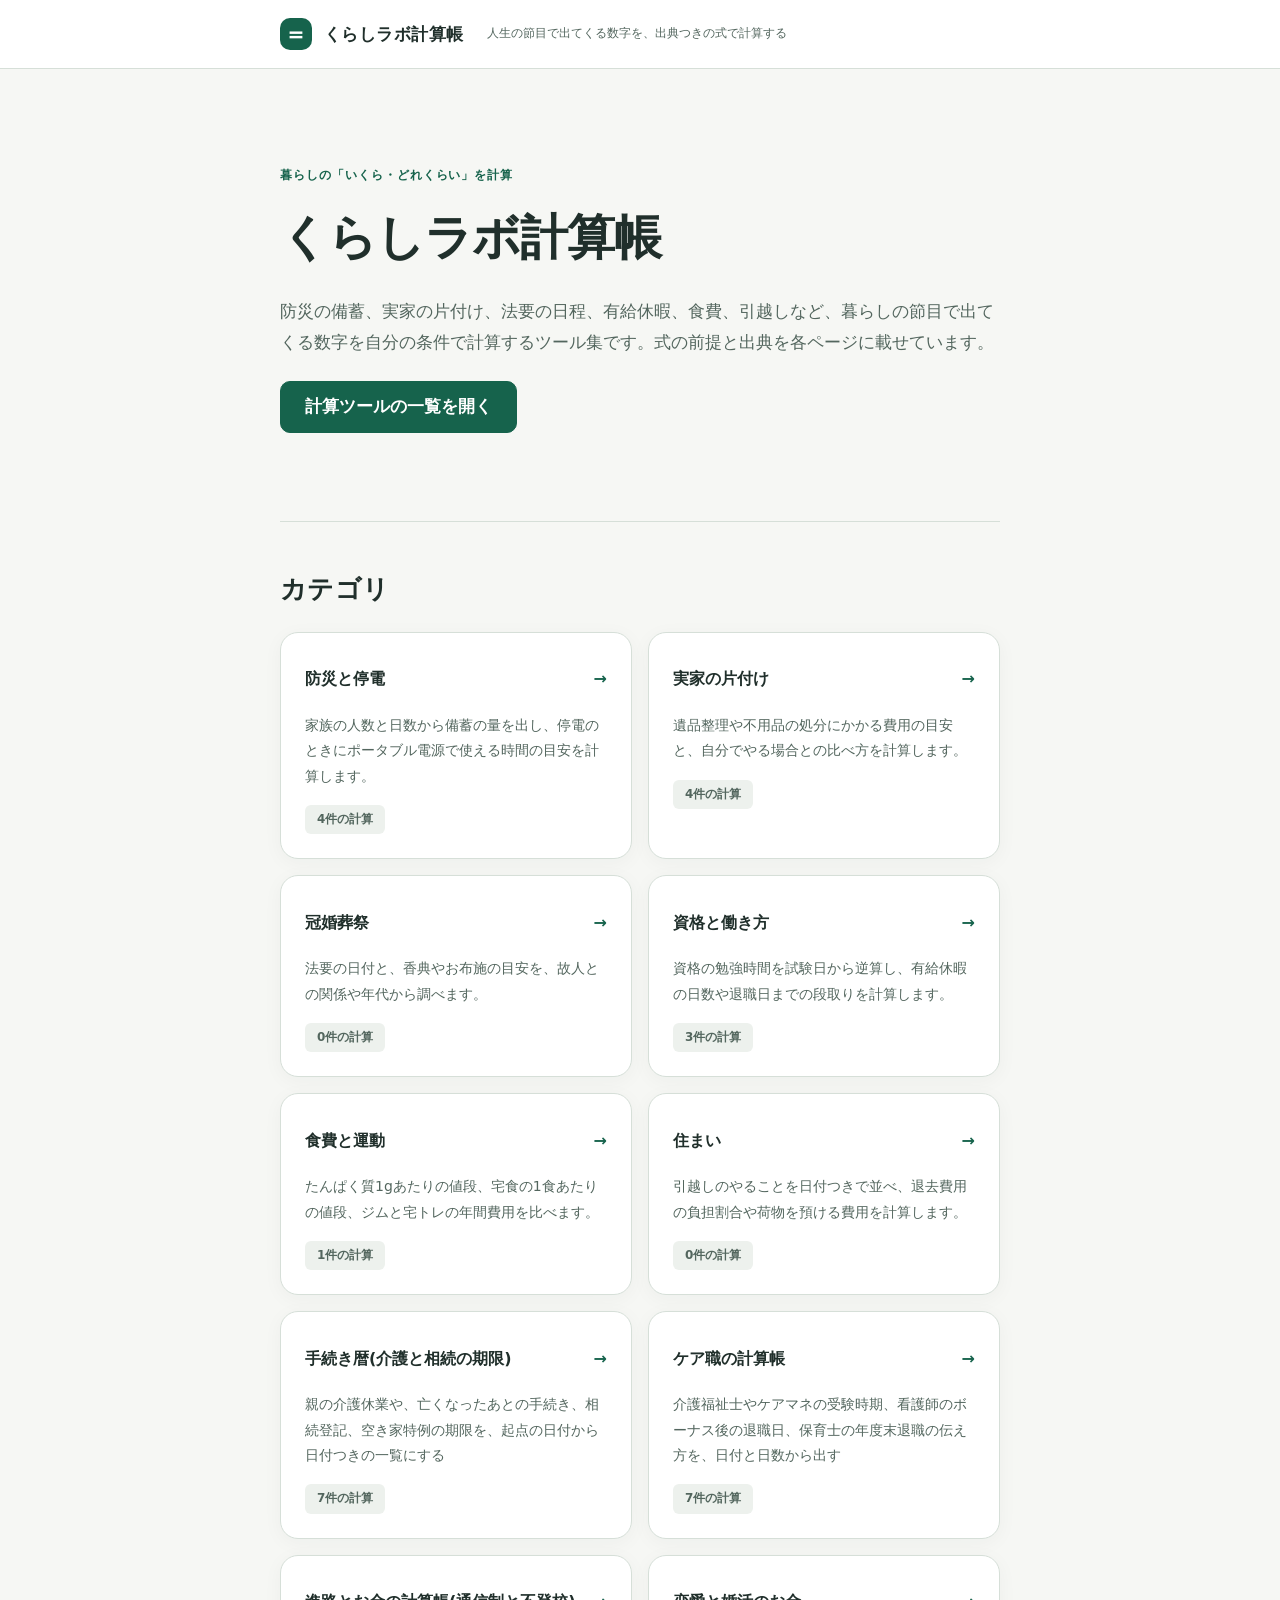
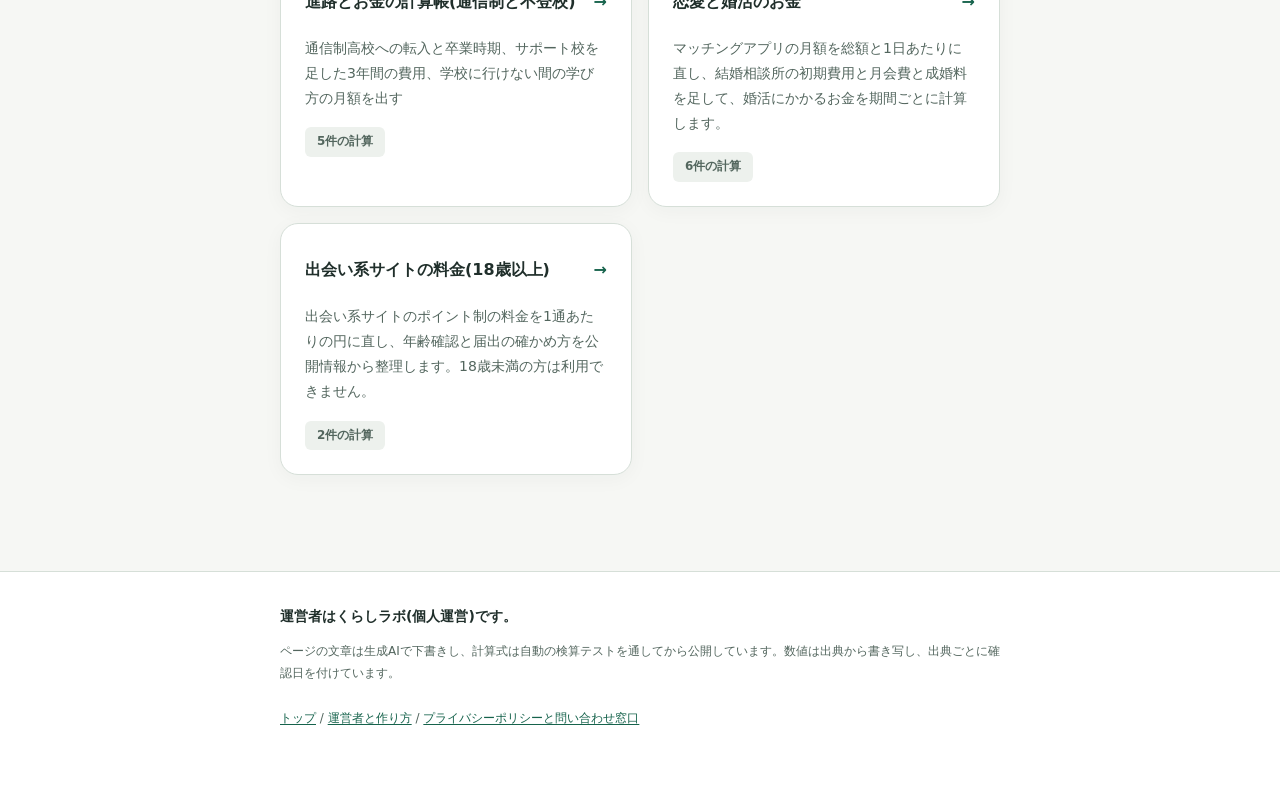
==== commit c9e12370: "Update static site: +0 ~1 -0 (manifest-owned paths)" ====
--- a/index.html
+++ b/index.html
@@ -444,7 +444,7 @@
   if (typeof module === "object" && module && module.exports) { module.exports = api; }
 })(typeof globalThis !== "undefined" ? globalThis : this);
 </script>
-<script type="application/json" id="kl-category-counts">{"bosai": 4, "jikka": 4, "kankon": 0, "shigoto": 3, "shoku": 1, "sumai": 0, "tetsuzuki": 7, "care": 7, "shinro": 5, "koikatsu": 4, "deai": 2}</script>
+<script type="application/json" id="kl-category-counts">{"bosai": 4, "jikka": 4, "kankon": 0, "shigoto": 3, "shoku": 1, "sumai": 0, "tetsuzuki": 7, "care": 7, "shinro": 5, "koikatsu": 6, "deai": 2}</script>
 <script>
 /* Presentation only: preserve calculator inputs, outputs, links and live regions. */
 (function () {
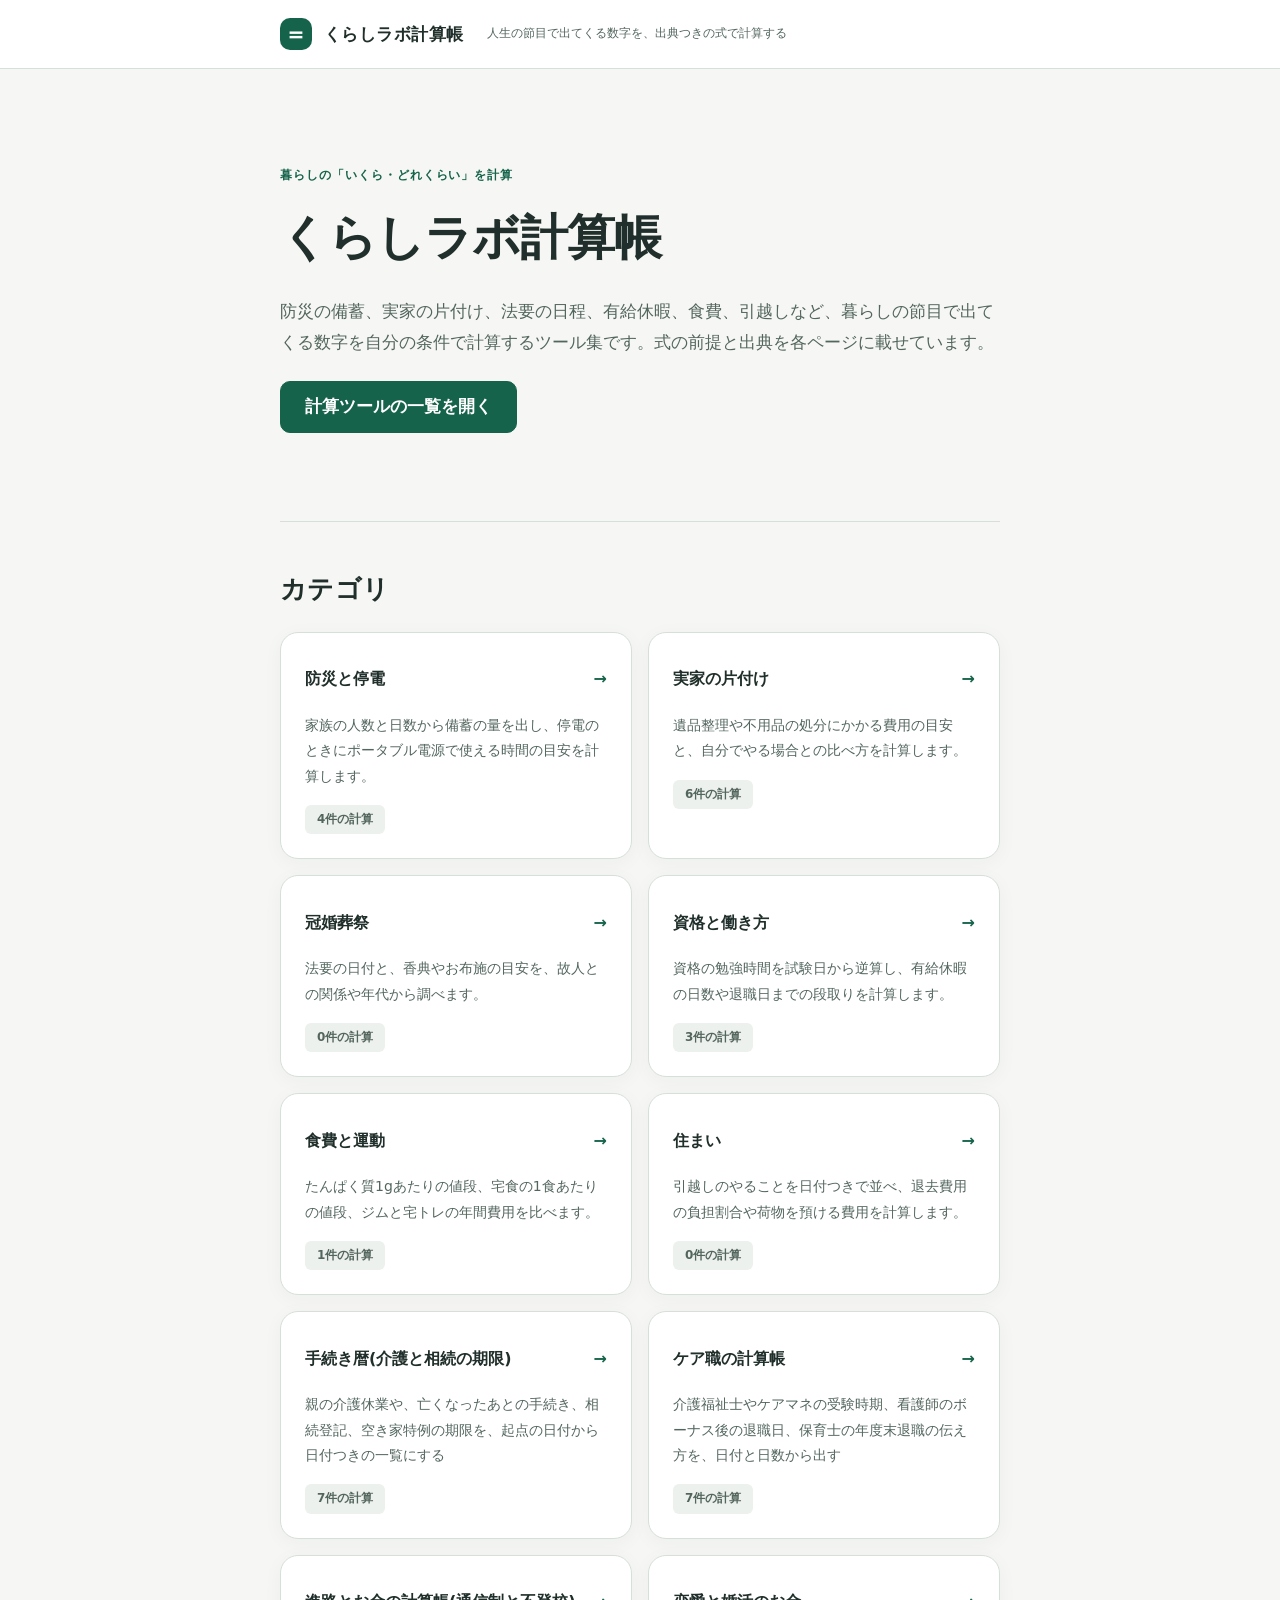
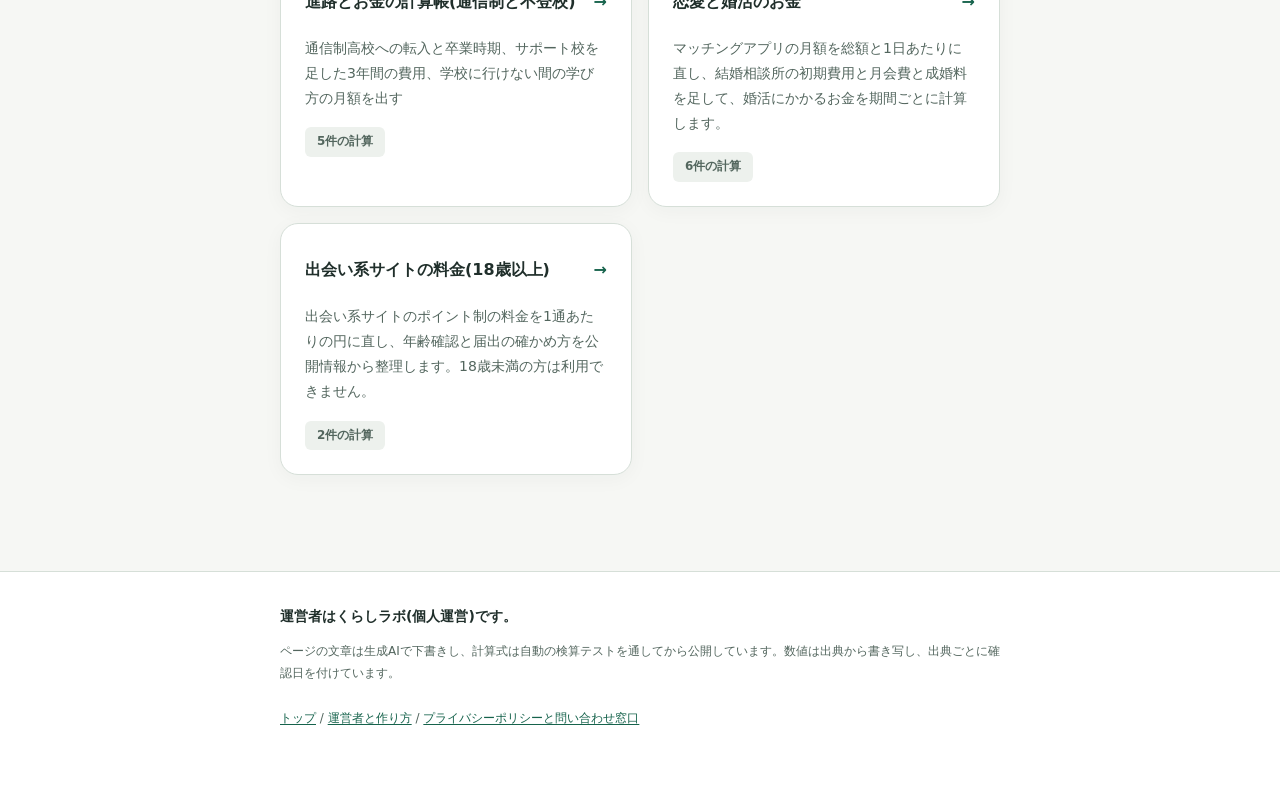
==== commit a8995299: "Update static site: +0 ~2 -0 (manifest-owned paths)" ====
--- a/index.html
+++ b/index.html
@@ -444,7 +444,7 @@
   if (typeof module === "object" && module && module.exports) { module.exports = api; }
 })(typeof globalThis !== "undefined" ? globalThis : this);
 </script>
-<script type="application/json" id="kl-category-counts">{"bosai": 4, "jikka": 4, "kankon": 0, "shigoto": 3, "shoku": 1, "sumai": 0, "tetsuzuki": 7, "care": 7, "shinro": 5, "koikatsu": 6, "deai": 2}</script>
+<script type="application/json" id="kl-category-counts">{"bosai": 4, "jikka": 6, "kankon": 0, "shigoto": 3, "shoku": 1, "sumai": 0, "tetsuzuki": 7, "care": 7, "shinro": 5, "koikatsu": 6, "deai": 2}</script>
 <script>
 /* Presentation only: preserve calculator inputs, outputs, links and live regions. */
 (function () {
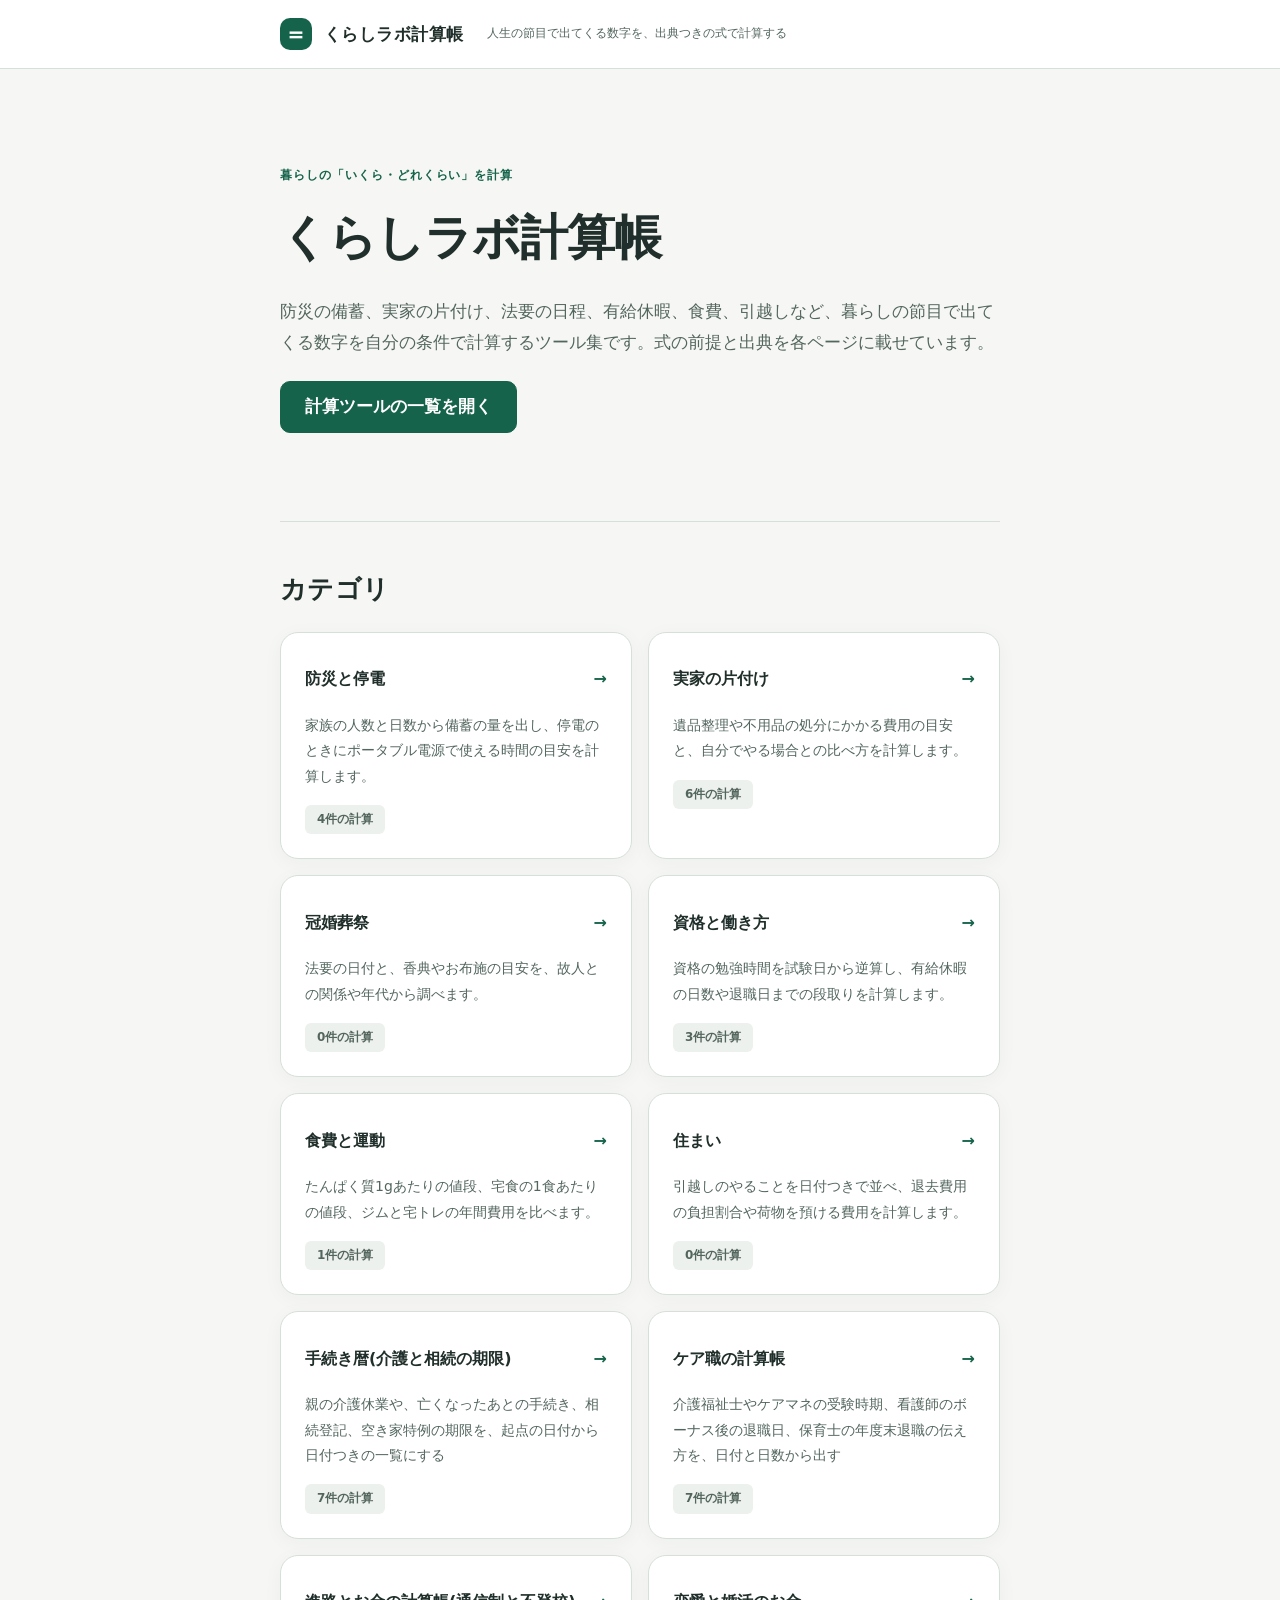
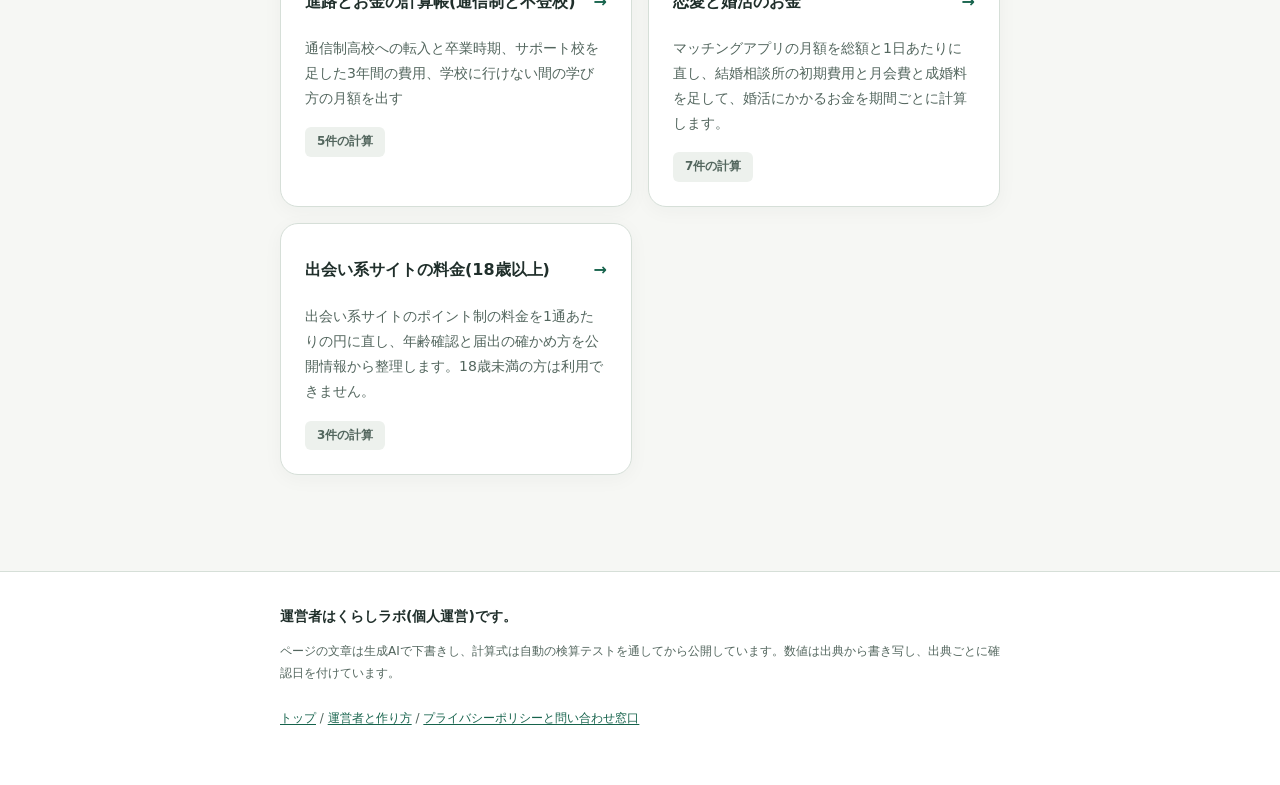
==== commit 770b52fd: "Update static site: +0 ~1 -0 (manifest-owned paths)" ====
--- a/index.html
+++ b/index.html
@@ -444,7 +444,7 @@
   if (typeof module === "object" && module && module.exports) { module.exports = api; }
 })(typeof globalThis !== "undefined" ? globalThis : this);
 </script>
-<script type="application/json" id="kl-category-counts">{"bosai": 4, "jikka": 6, "kankon": 0, "shigoto": 3, "shoku": 1, "sumai": 0, "tetsuzuki": 7, "care": 7, "shinro": 5, "koikatsu": 6, "deai": 2}</script>
+<script type="application/json" id="kl-category-counts">{"bosai": 4, "jikka": 6, "kankon": 0, "shigoto": 3, "shoku": 1, "sumai": 0, "tetsuzuki": 7, "care": 7, "shinro": 5, "koikatsu": 7, "deai": 3}</script>
 <script>
 /* Presentation only: preserve calculator inputs, outputs, links and live regions. */
 (function () {
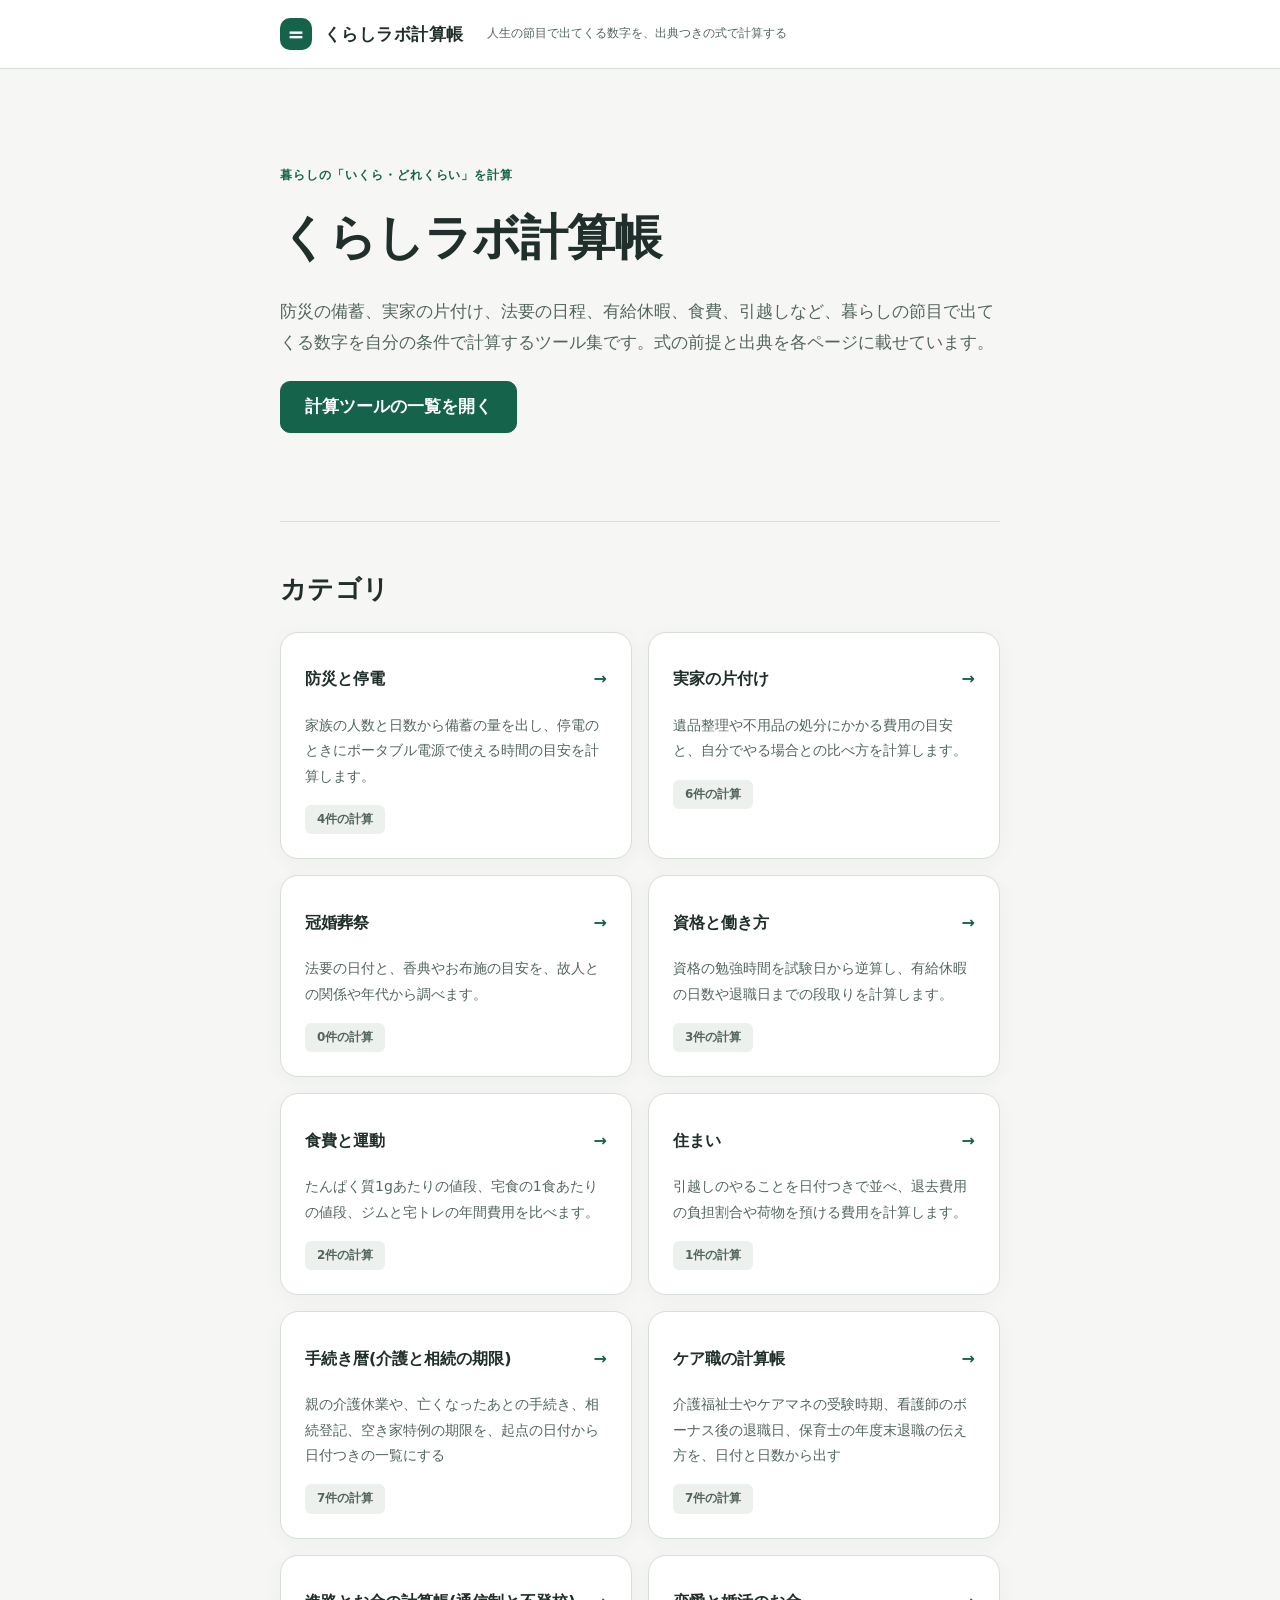
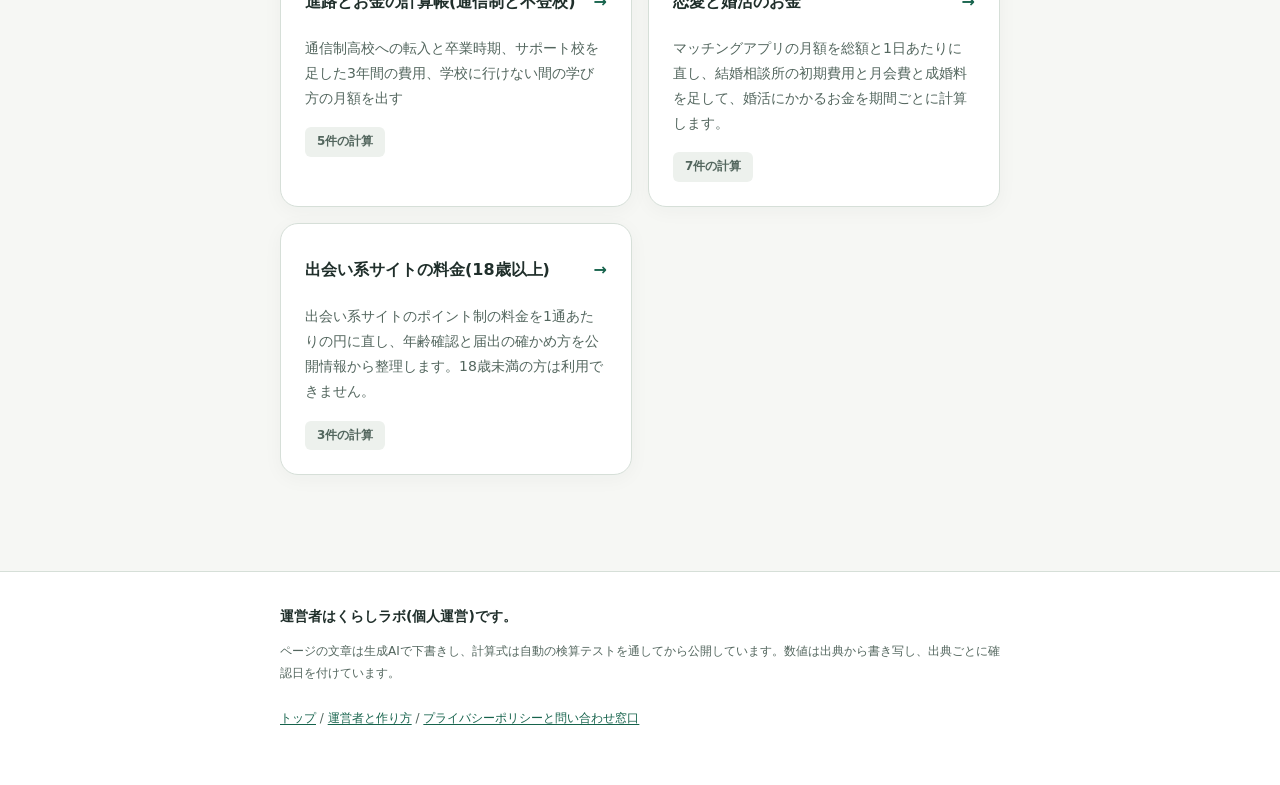
==== commit 739a92a8: "Update static site: +0 ~2 -0 (manifest-owned paths)" ====
--- a/index.html
+++ b/index.html
@@ -444,7 +444,7 @@
   if (typeof module === "object" && module && module.exports) { module.exports = api; }
 })(typeof globalThis !== "undefined" ? globalThis : this);
 </script>
-<script type="application/json" id="kl-category-counts">{"bosai": 4, "jikka": 6, "kankon": 0, "shigoto": 3, "shoku": 1, "sumai": 0, "tetsuzuki": 7, "care": 7, "shinro": 5, "koikatsu": 7, "deai": 3}</script>
+<script type="application/json" id="kl-category-counts">{"bosai": 4, "jikka": 6, "kankon": 0, "shigoto": 3, "shoku": 2, "sumai": 1, "tetsuzuki": 7, "care": 7, "shinro": 5, "koikatsu": 7, "deai": 3}</script>
 <script>
 /* Presentation only: preserve calculator inputs, outputs, links and live regions. */
 (function () {
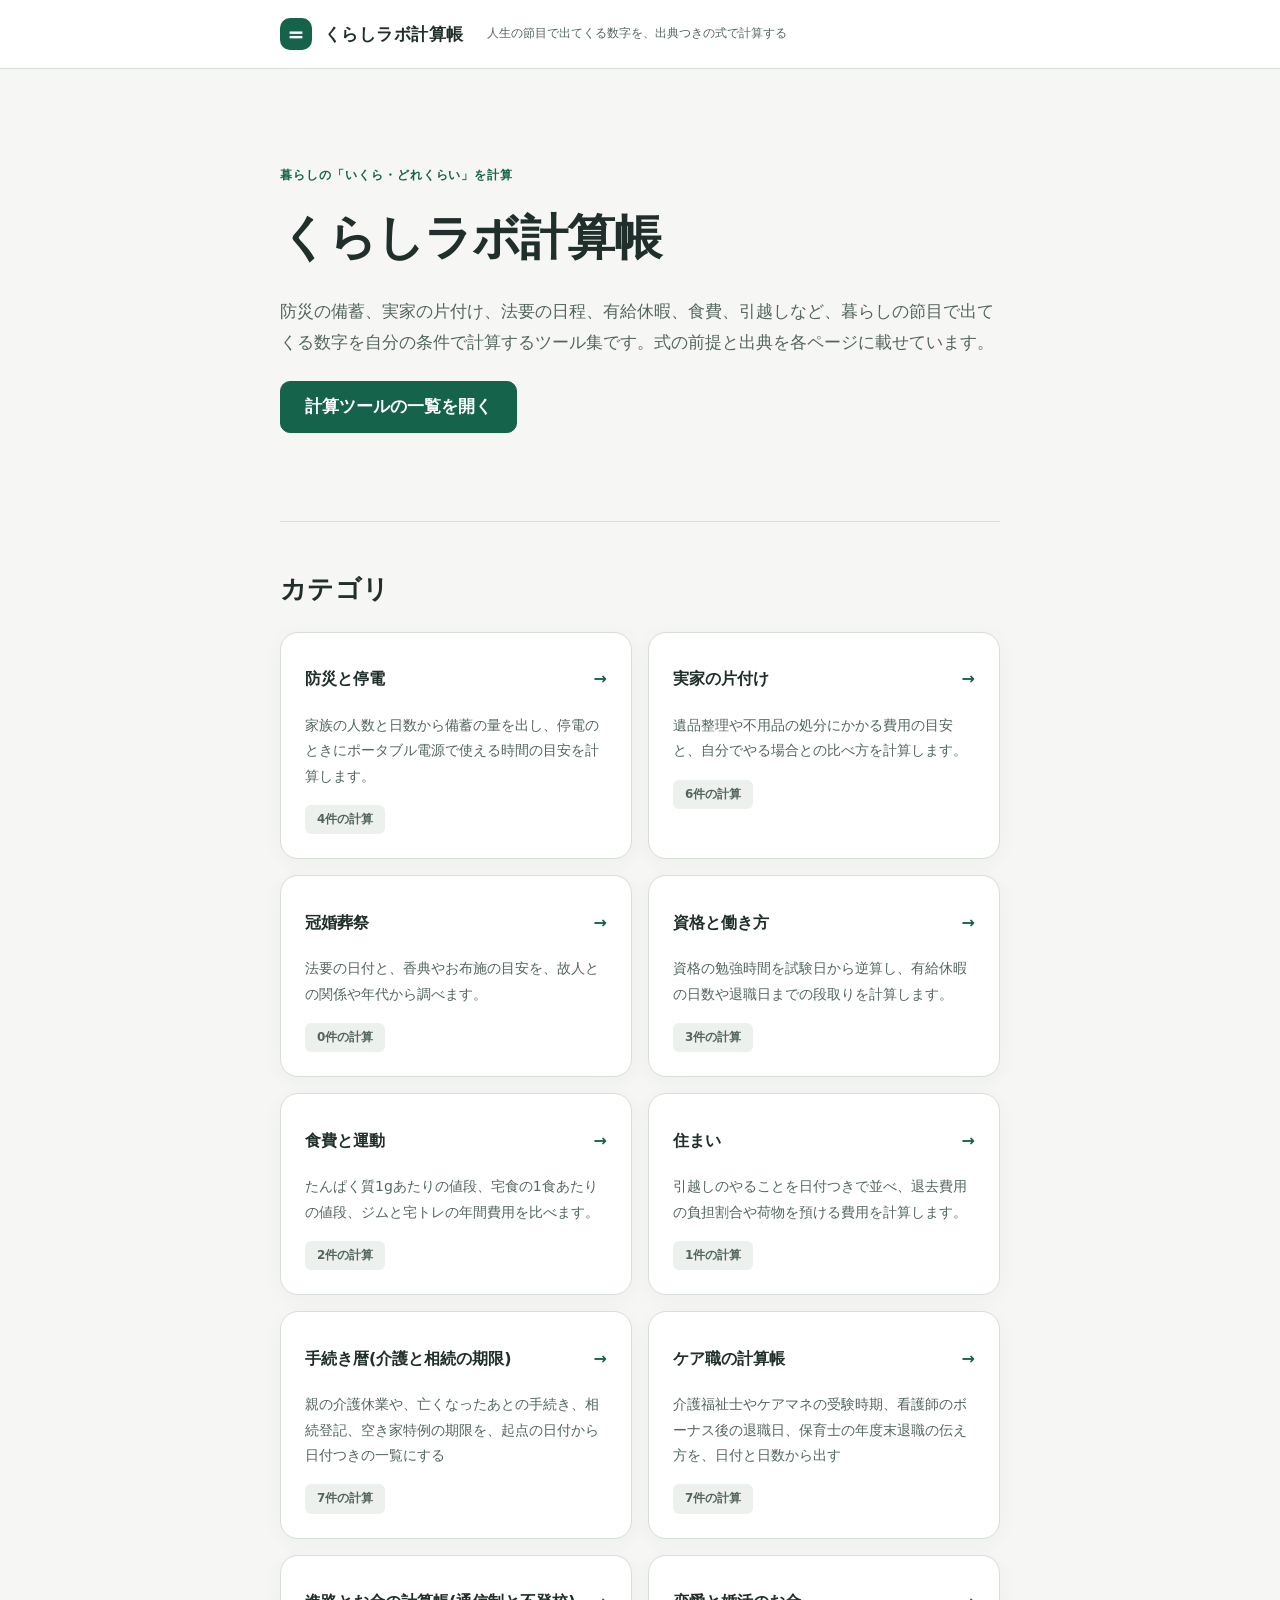
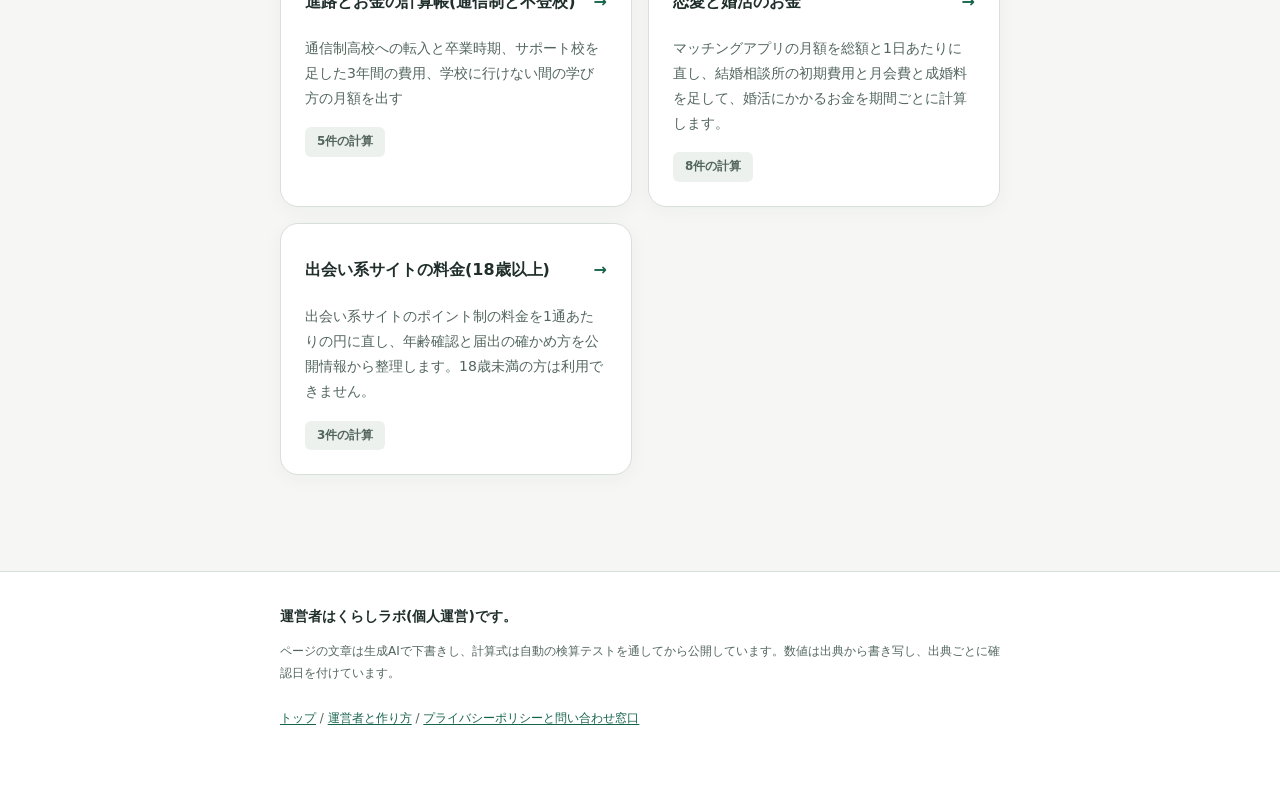
==== commit a3ae4a05: "Update static site: +0 ~1 -0 (manifest-owned paths)" ====
--- a/index.html
+++ b/index.html
@@ -444,7 +444,7 @@
   if (typeof module === "object" && module && module.exports) { module.exports = api; }
 })(typeof globalThis !== "undefined" ? globalThis : this);
 </script>
-<script type="application/json" id="kl-category-counts">{"bosai": 4, "jikka": 6, "kankon": 0, "shigoto": 3, "shoku": 2, "sumai": 1, "tetsuzuki": 7, "care": 7, "shinro": 5, "koikatsu": 7, "deai": 3}</script>
+<script type="application/json" id="kl-category-counts">{"bosai": 4, "jikka": 6, "kankon": 0, "shigoto": 3, "shoku": 2, "sumai": 1, "tetsuzuki": 7, "care": 7, "shinro": 5, "koikatsu": 8, "deai": 3}</script>
 <script>
 /* Presentation only: preserve calculator inputs, outputs, links and live regions. */
 (function () {
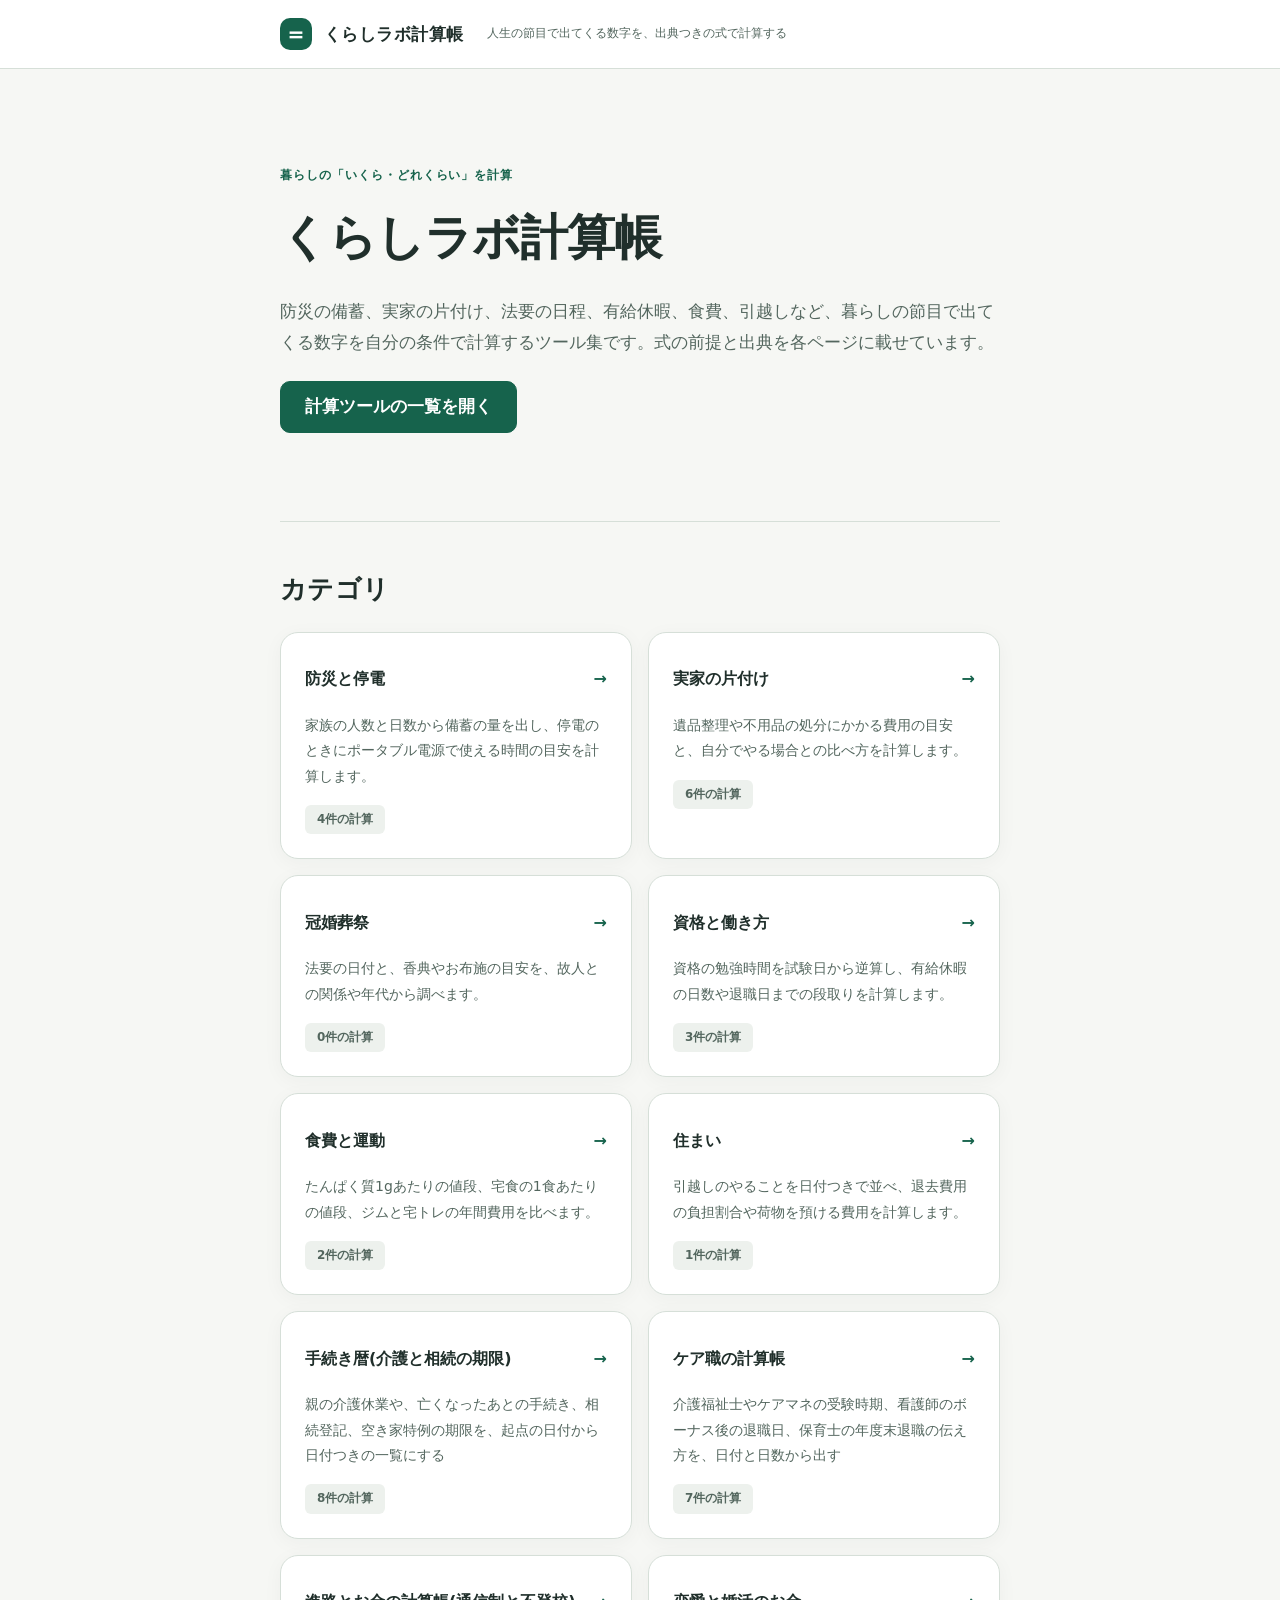
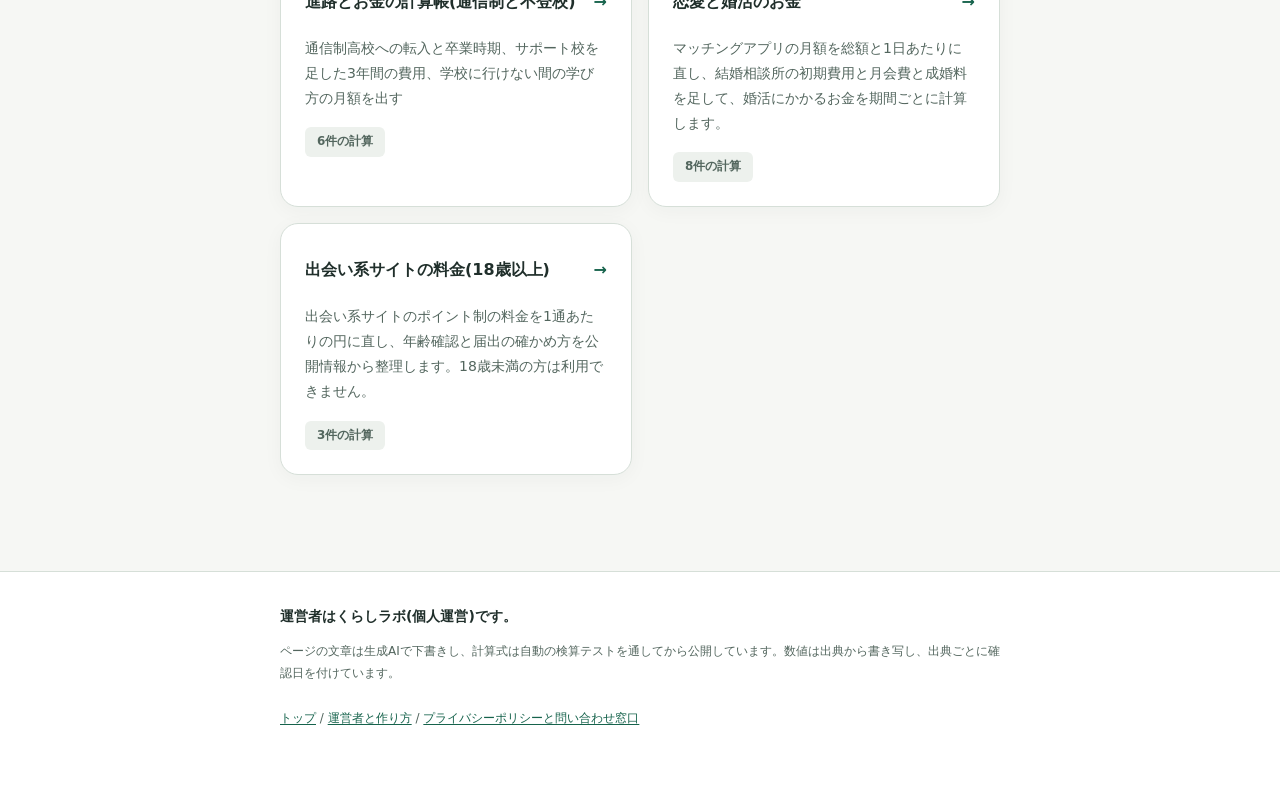
==== commit 64d560ff: "Update static site: +0 ~2 -0 (manifest-owned paths)" ====
--- a/index.html
+++ b/index.html
@@ -444,7 +444,7 @@
   if (typeof module === "object" && module && module.exports) { module.exports = api; }
 })(typeof globalThis !== "undefined" ? globalThis : this);
 </script>
-<script type="application/json" id="kl-category-counts">{"bosai": 4, "jikka": 6, "kankon": 0, "shigoto": 3, "shoku": 2, "sumai": 1, "tetsuzuki": 7, "care": 7, "shinro": 5, "koikatsu": 8, "deai": 3}</script>
+<script type="application/json" id="kl-category-counts">{"bosai": 4, "jikka": 6, "kankon": 0, "shigoto": 3, "shoku": 2, "sumai": 1, "tetsuzuki": 8, "care": 7, "shinro": 6, "koikatsu": 8, "deai": 3}</script>
 <script>
 /* Presentation only: preserve calculator inputs, outputs, links and live regions. */
 (function () {
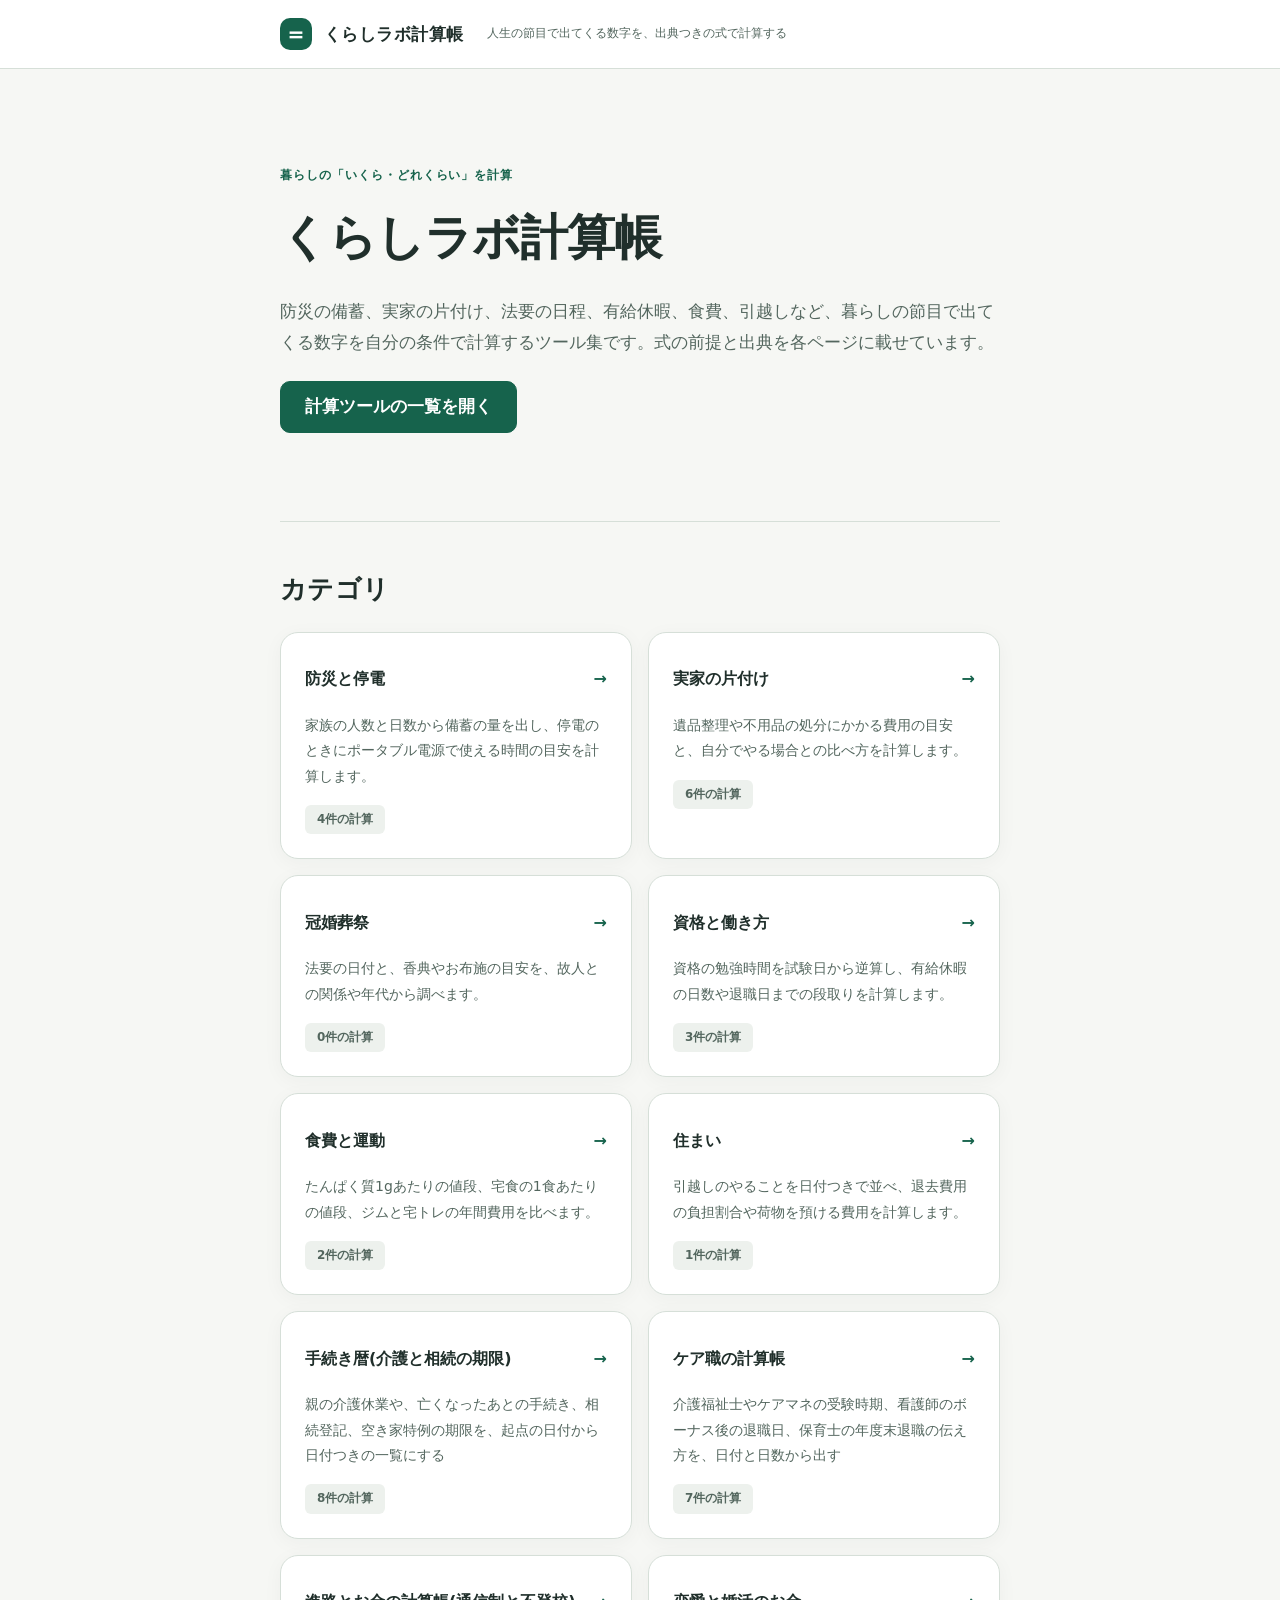
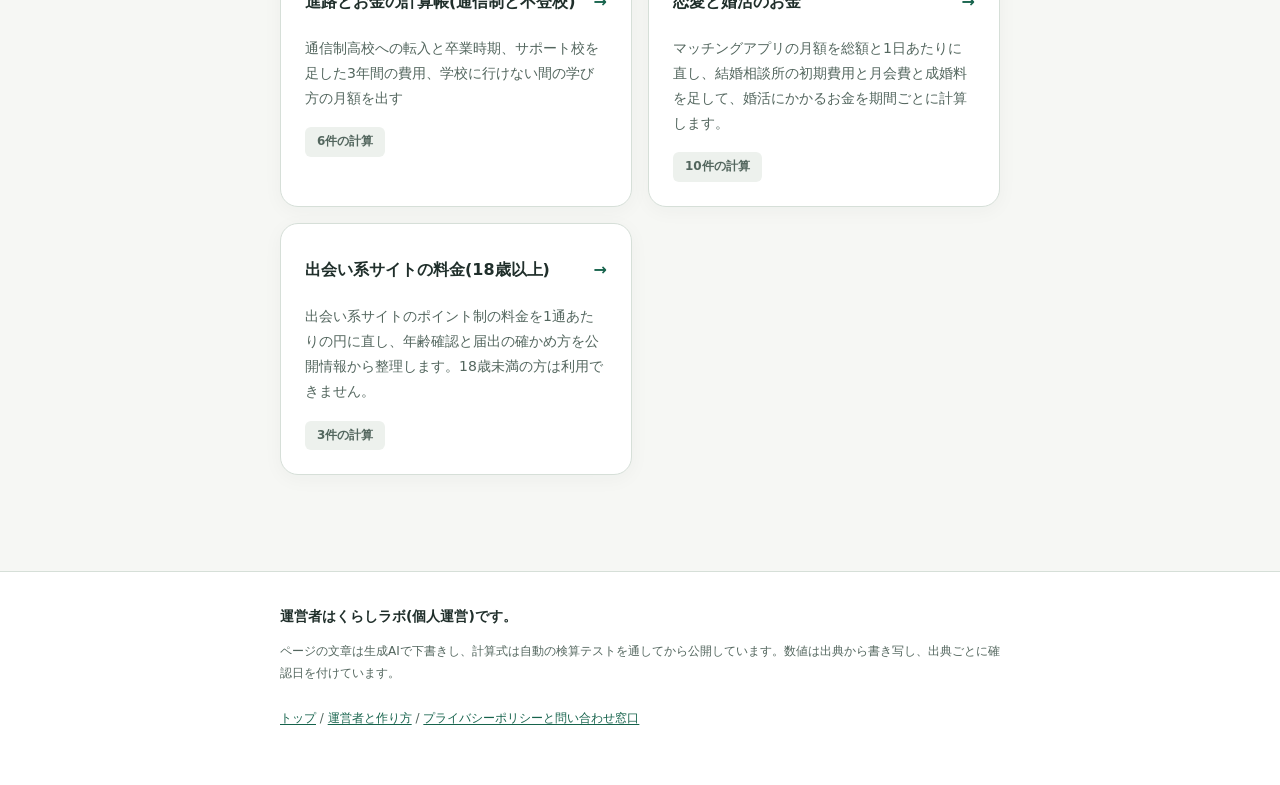
==== commit 335aed16: "Update static site: +0 ~1 -0 (manifest-owned paths)" ====
--- a/index.html
+++ b/index.html
@@ -444,7 +444,7 @@
   if (typeof module === "object" && module && module.exports) { module.exports = api; }
 })(typeof globalThis !== "undefined" ? globalThis : this);
 </script>
-<script type="application/json" id="kl-category-counts">{"bosai": 4, "jikka": 6, "kankon": 0, "shigoto": 3, "shoku": 2, "sumai": 1, "tetsuzuki": 8, "care": 7, "shinro": 6, "koikatsu": 8, "deai": 3}</script>
+<script type="application/json" id="kl-category-counts">{"bosai": 4, "jikka": 6, "kankon": 0, "shigoto": 3, "shoku": 2, "sumai": 1, "tetsuzuki": 8, "care": 7, "shinro": 6, "koikatsu": 10, "deai": 3}</script>
 <script>
 /* Presentation only: preserve calculator inputs, outputs, links and live regions. */
 (function () {
